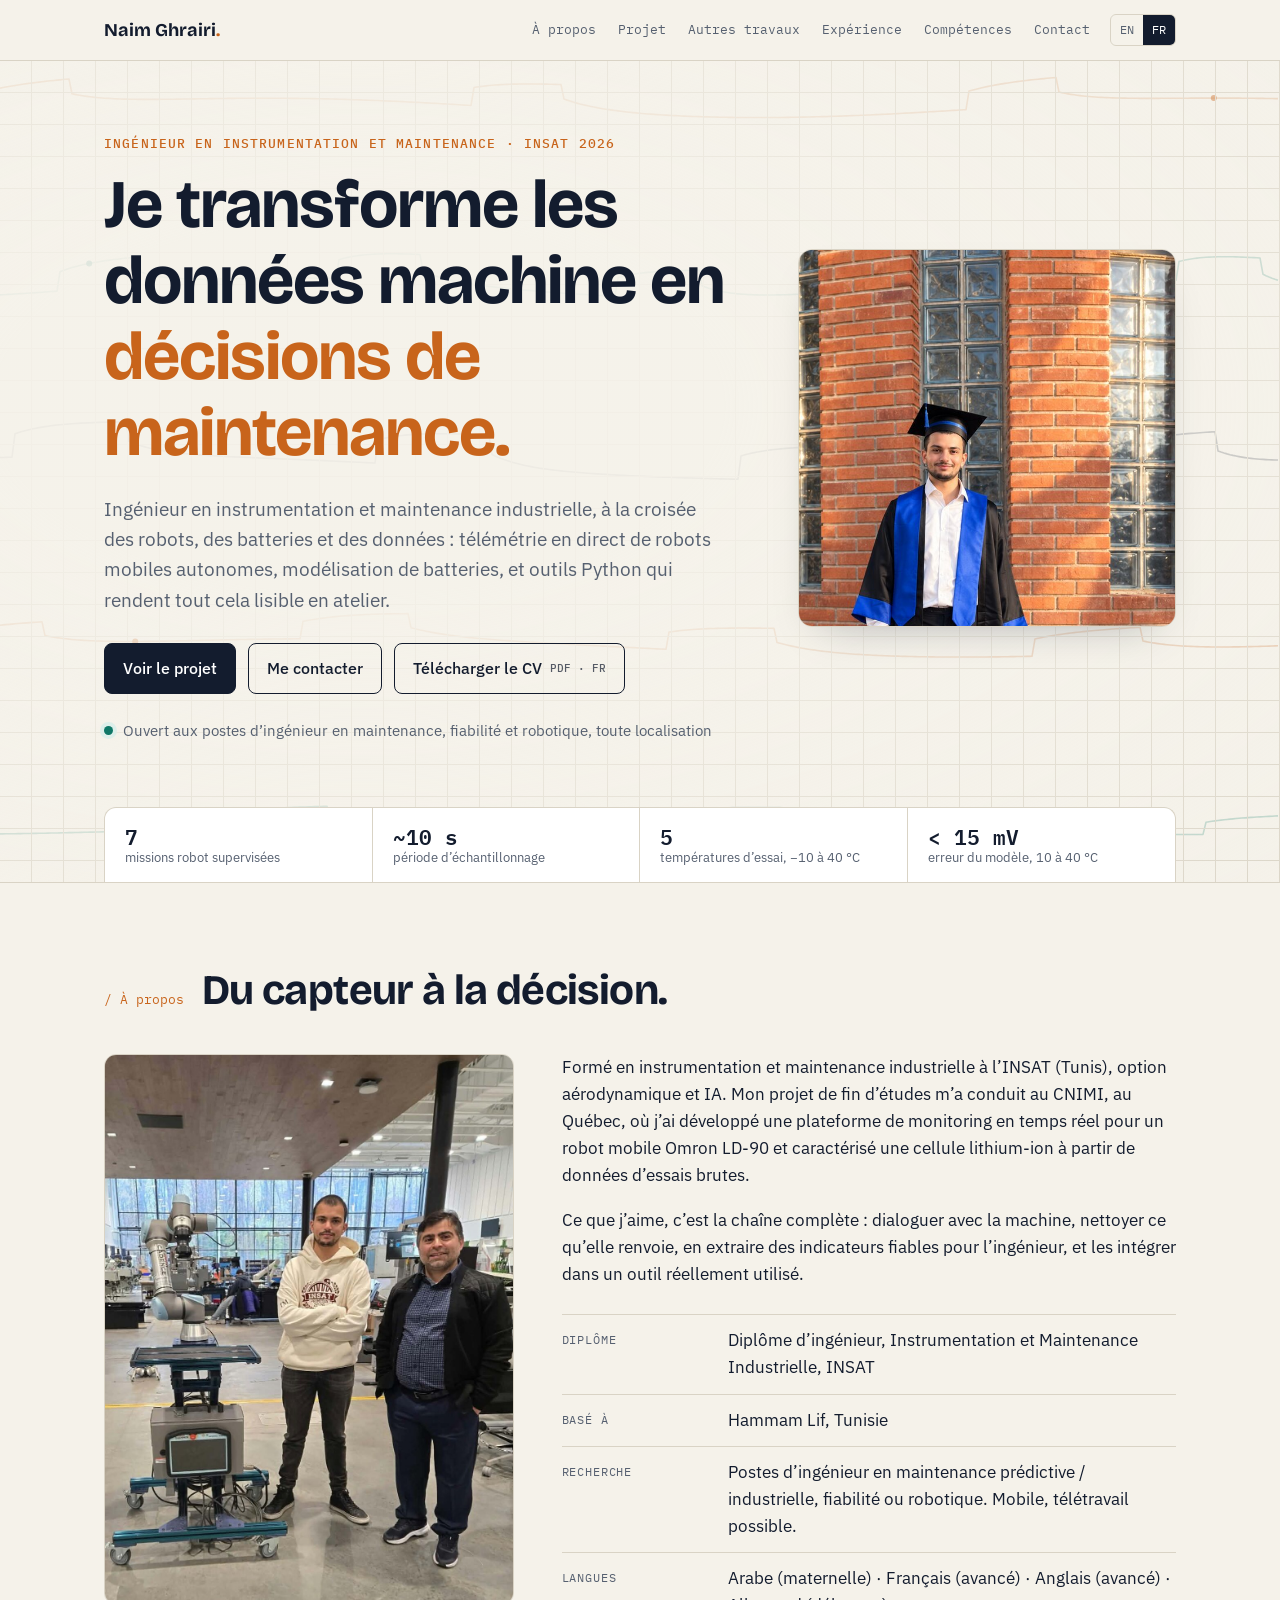
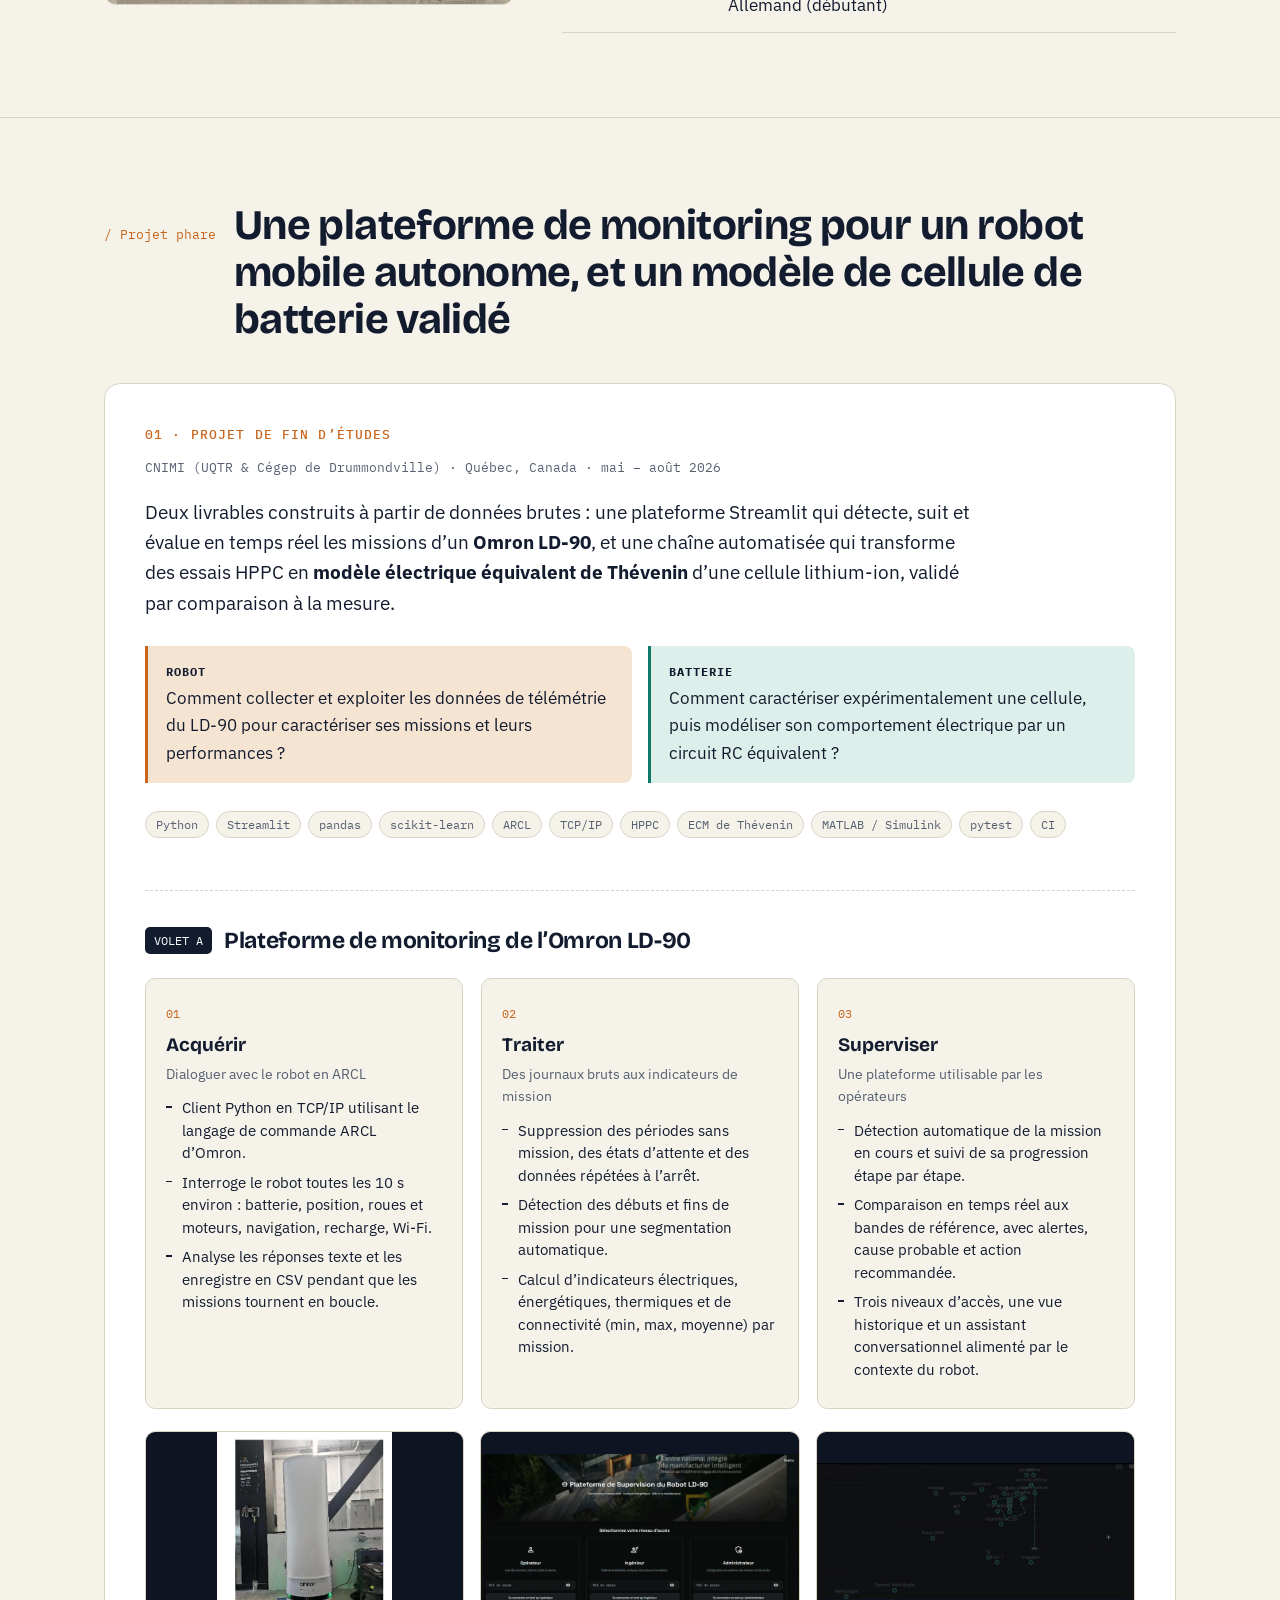
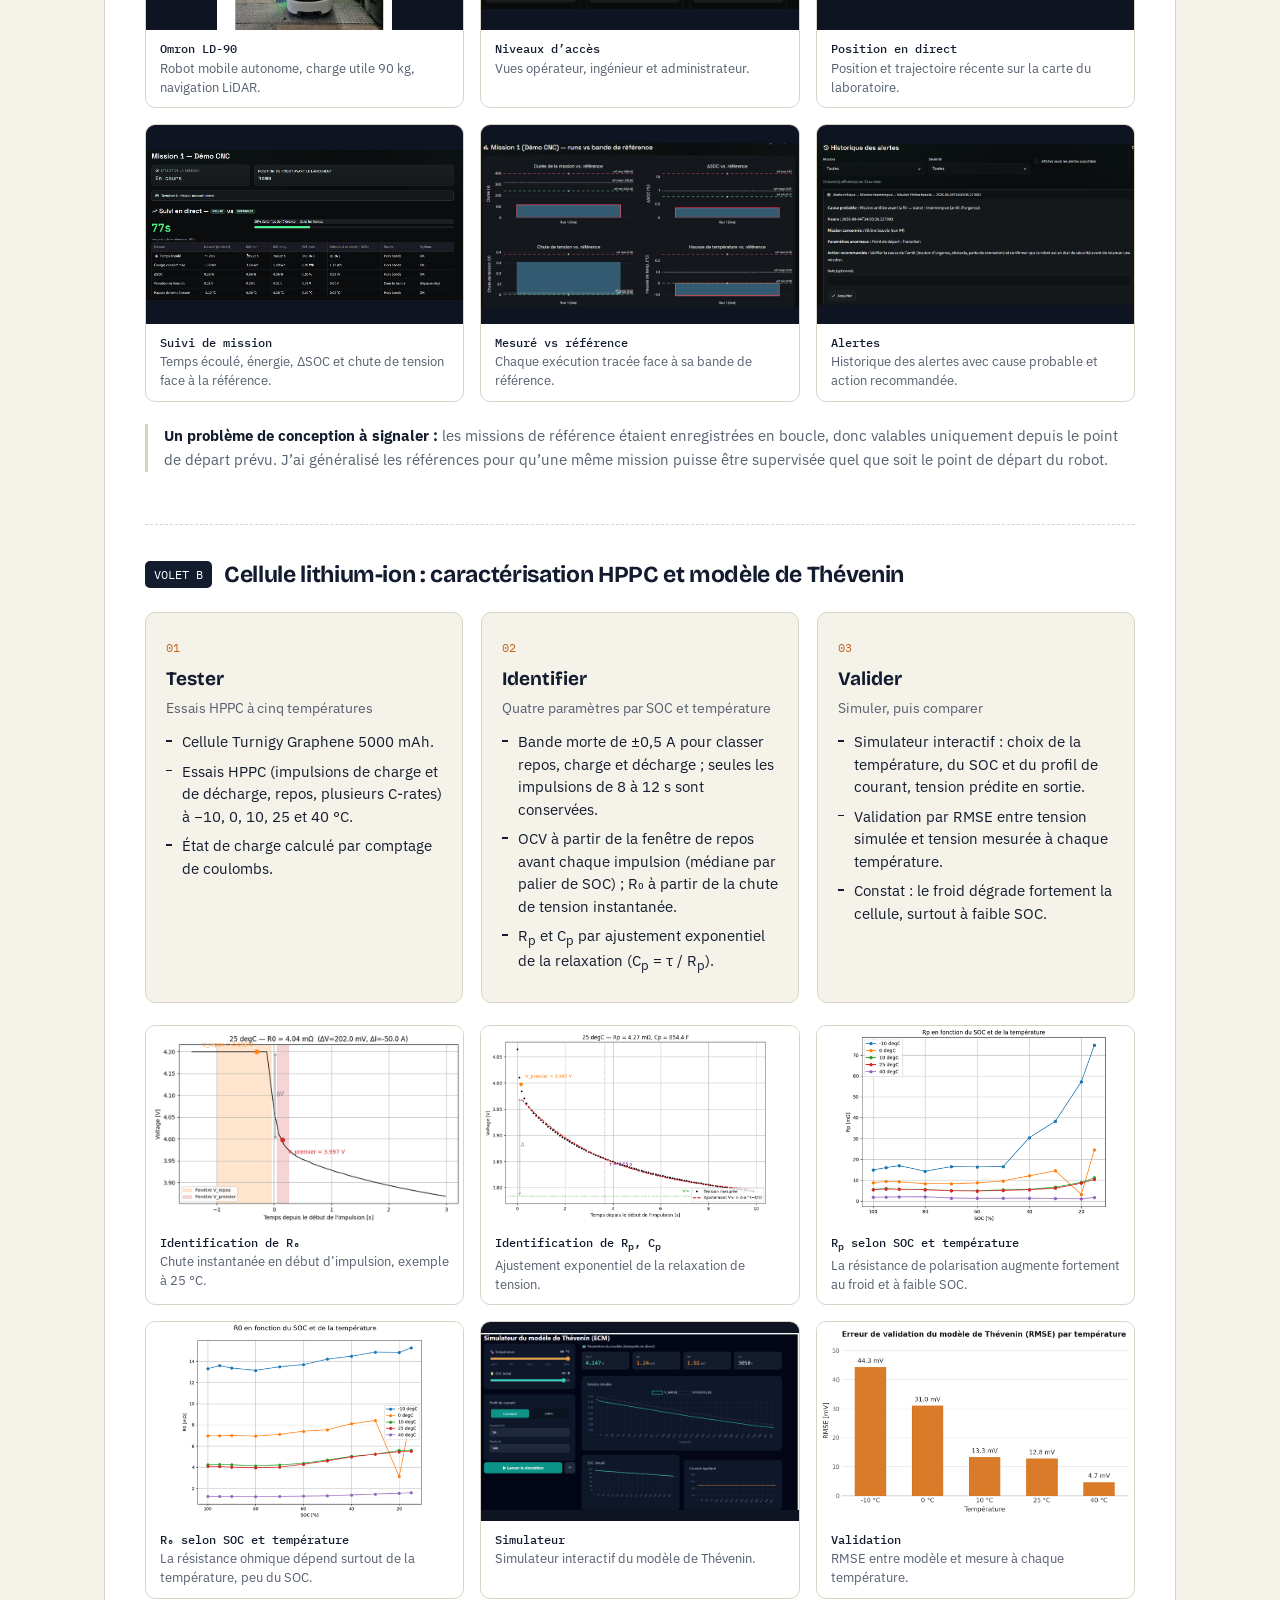
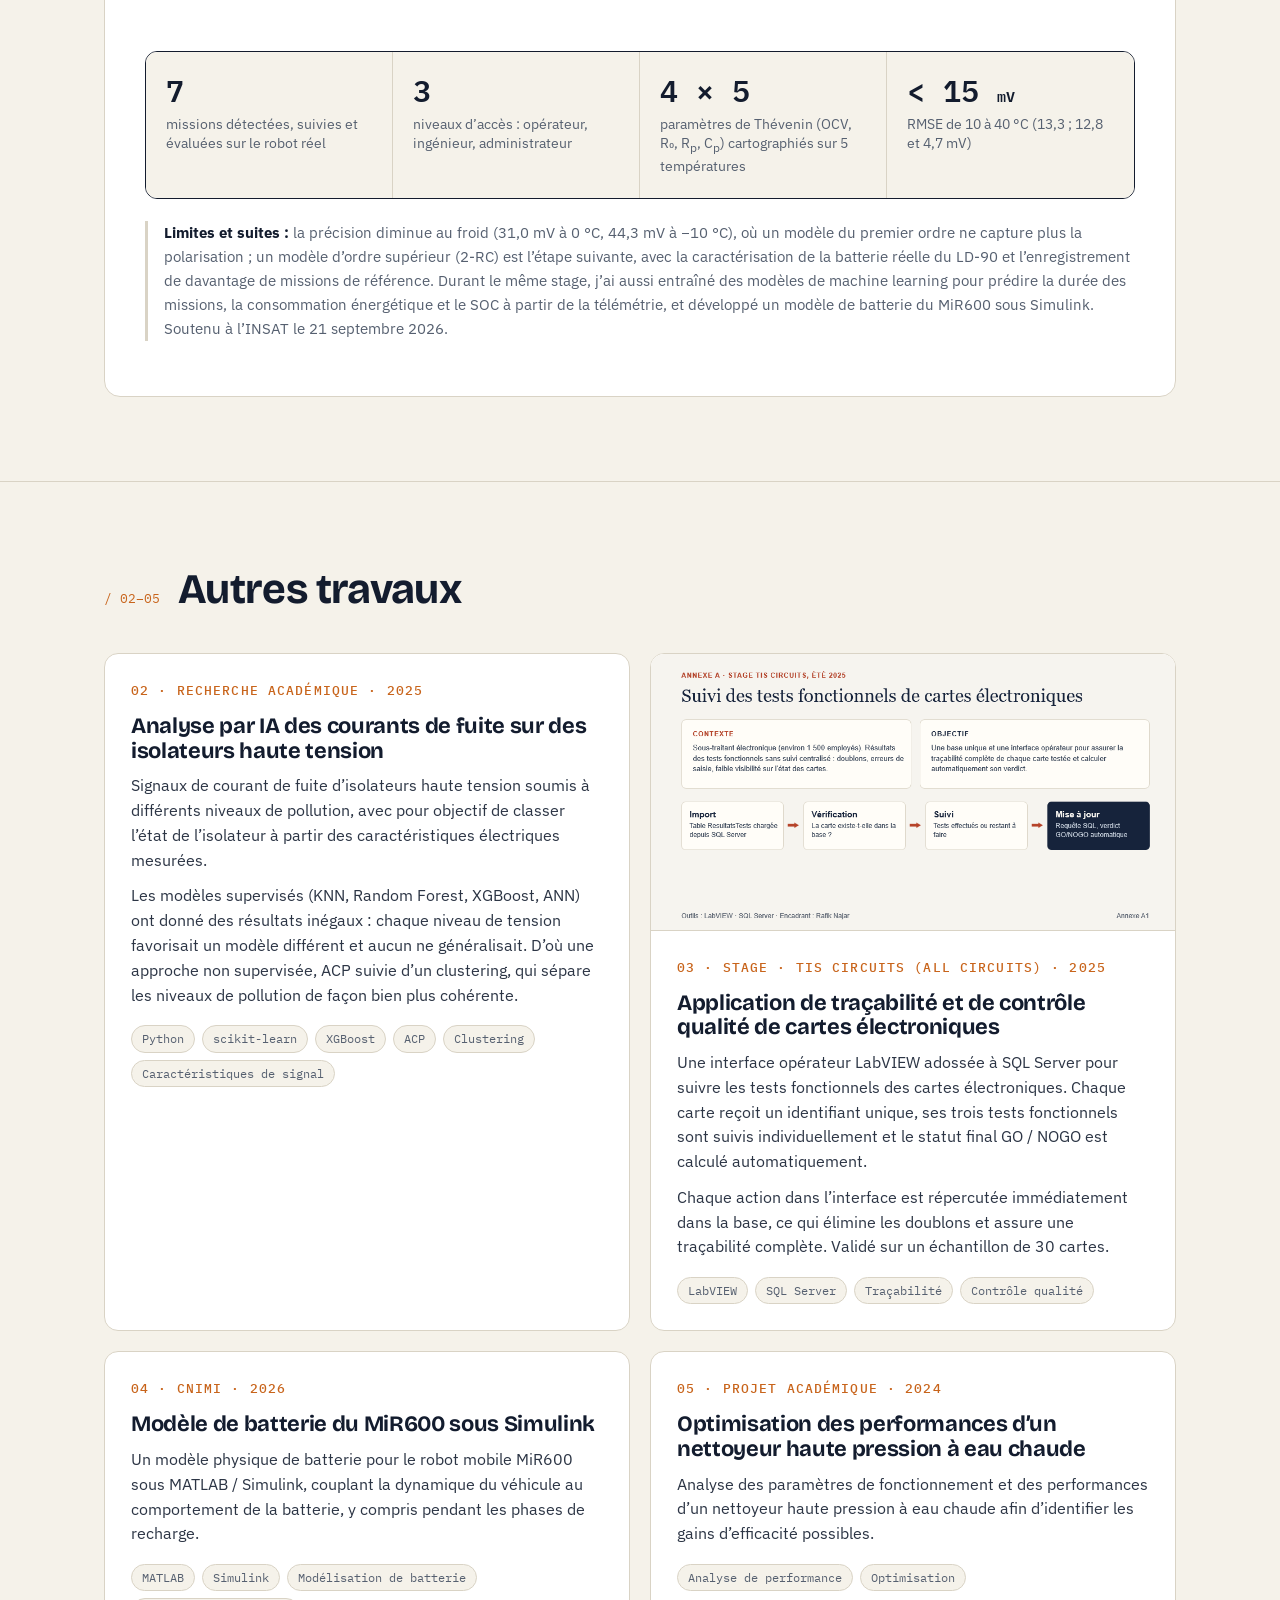
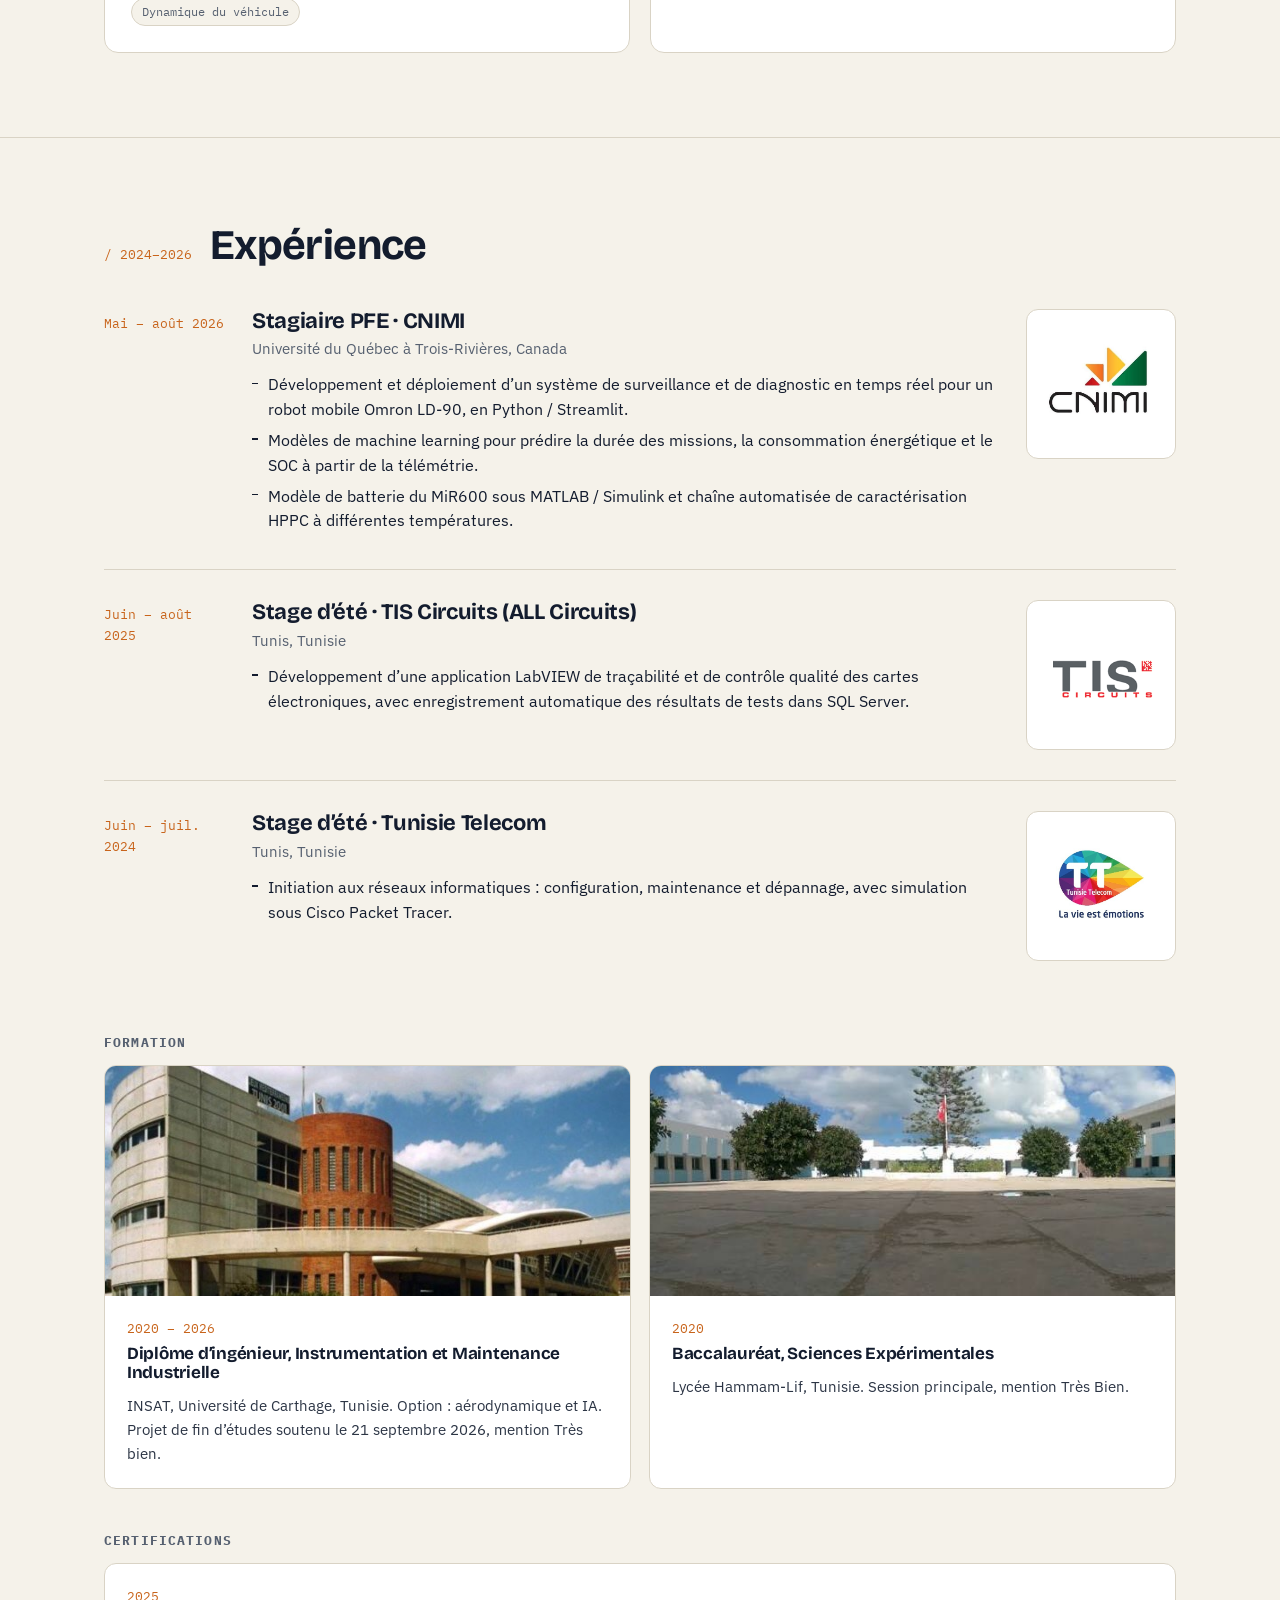
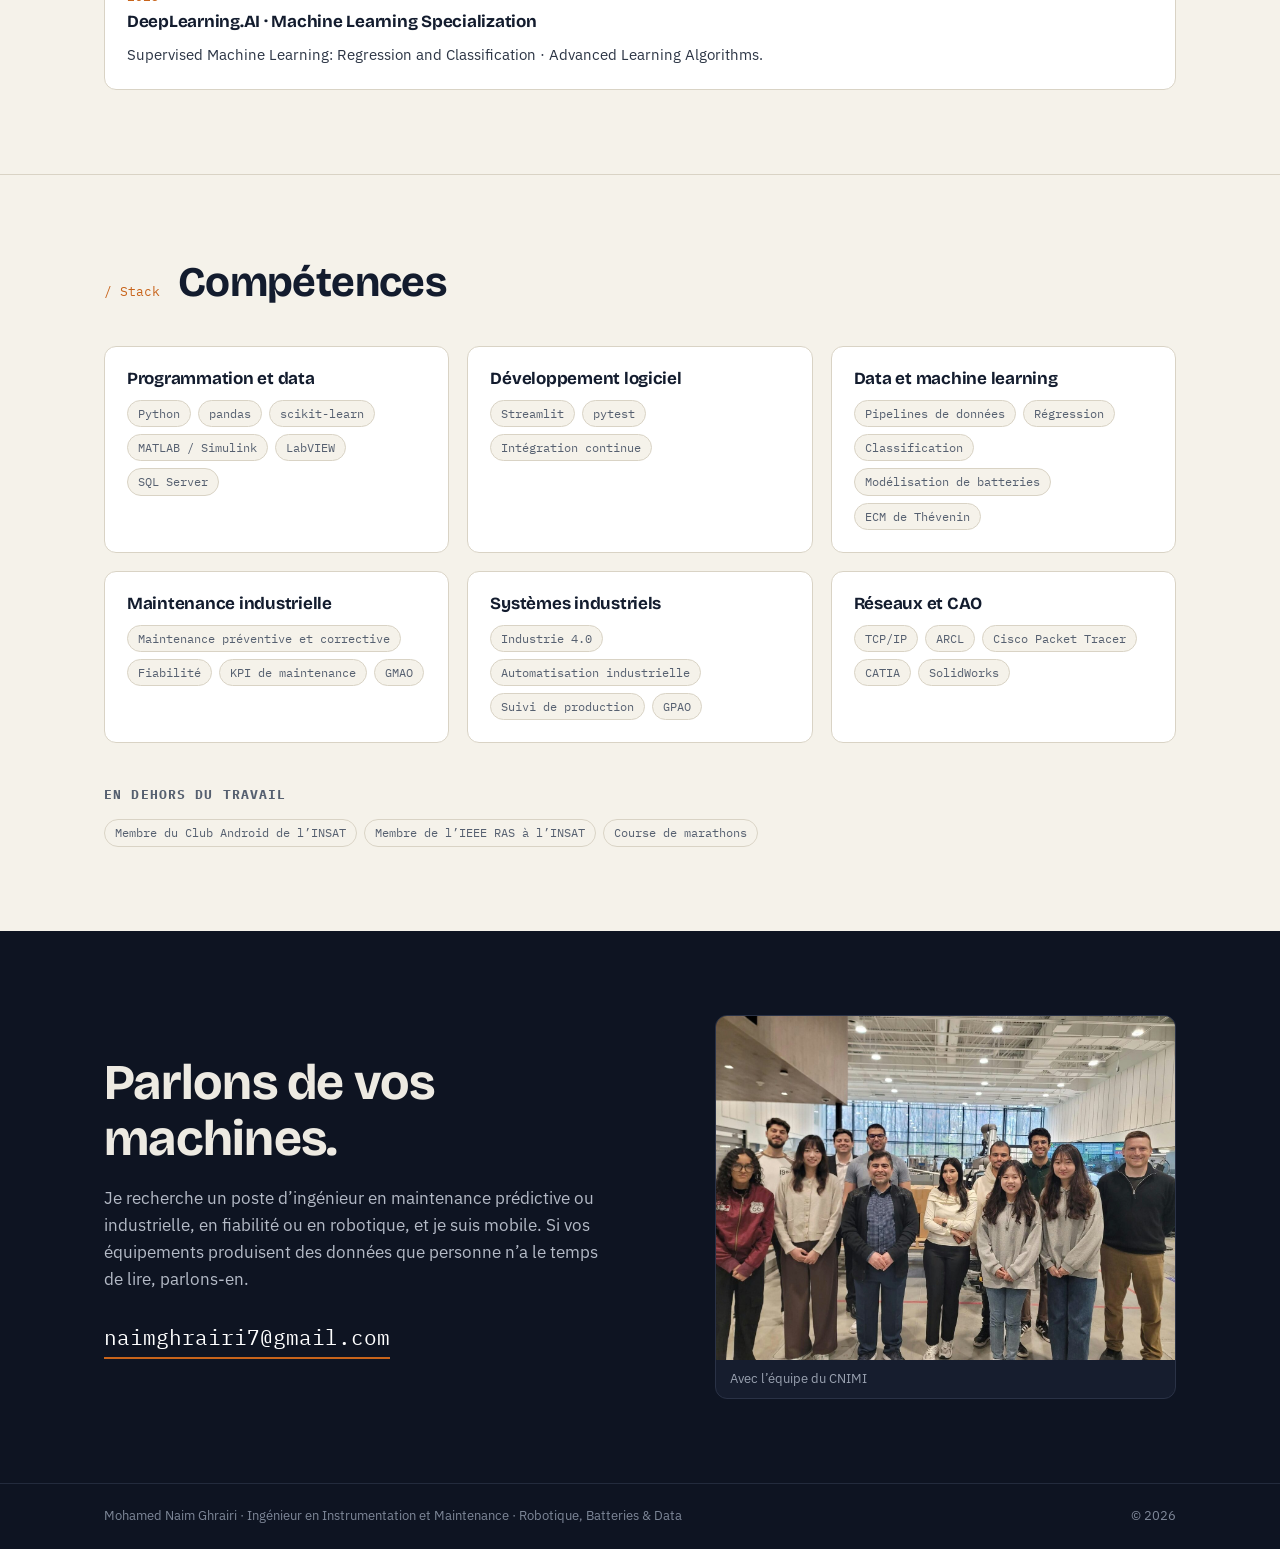
==== fr.html @ a0ae9f89 "Add files via upload" ====
<!doctype html>
<html lang="fr">
<head>
<meta charset="utf-8">
<meta name="viewport" content="width=device-width, initial-scale=1">
<title>Naim Ghrairi – Ingénieur en Instrumentation et Maintenance Industrielle · Robotique, Batteries &amp; Data</title>
<meta name="description" content="Naim Ghrairi, ingénieur en instrumentation et maintenance industrielle (INSAT). Supervision de robots par télémétrie, modélisation de batteries lithium-ion et outils data en Python. Ouvert aux postes en maintenance, fiabilité et robotique.">
<meta name="author" content="Mohamed Naim Ghrairi">
<meta property="og:type" content="website">
<meta property="og:title" content="Naim Ghrairi – Ingénieur en Instrumentation et Maintenance Industrielle · Robotique, Batteries &amp; Data">
<meta property="og:description" content="Naim Ghrairi, ingénieur en instrumentation et maintenance industrielle (INSAT). Supervision de robots par télémétrie, modélisation de batteries lithium-ion et outils data en Python. Ouvert aux postes en maintenance, fiabilité et robotique.">
<meta property="og:image" content="img/portrait.jpg">
<meta name="theme-color" content="#F5F2EA">
<link rel="alternate" hreflang="en" href="index.html">
<link rel="alternate" hreflang="fr" href="fr.html">
<link rel="preconnect" href="https://fonts.googleapis.com">
<link rel="preconnect" href="https://fonts.gstatic.com" crossorigin>
<link href="https://fonts.googleapis.com/css2?family=Bricolage+Grotesque:opsz,wght@12..96,500;12..96,700&family=IBM+Plex+Mono:wght@400;500;600&family=IBM+Plex+Sans:wght@400;500;600&display=swap" rel="stylesheet">
<link rel="stylesheet" href="style.css">
</head>
<body id="top">
<canvas id="bg" aria-hidden="true"></canvas>
<a class="skip" href="#main">Aller au contenu</a>

<header class="top"><div class="wrap">
  <a class="brand" href="#top">Naim Ghrairi<span>.</span></a>
  <nav class="nav" aria-label="Sections"><a href="#about">À propos</a><a href="#project">Projet</a><a href="#work">Autres travaux</a><a href="#experience">Expérience</a><a href="#skills">Compétences</a><a href="#contact">Contact</a></nav>
  <div class="lang"><a href="index.html">EN</a><a href="fr.html" aria-current="page">FR</a></div>
</div></header>

<main id="main">

<!-- ============ HERO ============ -->
<div class="hero"><div class="wrap">
  <div>
    <span class="eyebrow">Ingénieur en Instrumentation et Maintenance · INSAT 2026</span>
    <h1>Je transforme les données machine en <em>décisions de maintenance.</em></h1>
    <p class="lead">Ingénieur en instrumentation et maintenance industrielle, à la croisée des robots, des batteries et des données : télémétrie en direct de robots mobiles autonomes, modélisation de batteries, et outils Python qui rendent tout cela lisible en atelier.</p>
    <div class="btns">
      <a class="btn primary" href="#project">Voir le projet</a>
      <a class="btn" href="#contact">Me contacter</a>
      <a class="btn" href="cv/CV_Naim_Ghrairi_FR.pdf">Télécharger le CV <small>PDF · FR</small></a>
      <!-- Add your profile links here once you have them, e.g.
      <a class="btn" href="https://www.linkedin.com/in/YOUR-PROFILE">LinkedIn</a>
      <a class="btn" href="https://github.com/YOUR-USERNAME">GitHub</a> -->
    </div>
    <span class="status"><i></i>Ouvert aux postes d’ingénieur en maintenance, fiabilité et robotique, toute localisation</span>
  </div>
  <div class="plate">
    <img src="img/portrait.jpg" alt="Naim Ghrairi en toge de diplômé" width="640" height="640">
  </div>
</div>
<div class="wrap"><div class="readout"><div><b>7</b><span>missions robot supervisées</span></div><div><b>~10 s</b><span>période d’échantillonnage</span></div><div><b>5</b><span>températures d’essai, −10 à 40 °C</span></div><div><b>&lt; 15 mV</b><span>erreur du modèle, 10 à 40 °C</span></div></div></div>
</div>

<!-- ============ ABOUT ============ -->
<section id="about"><div class="wrap">
  <div class="sec-head"><span class="num">/ À propos</span><h2>Du capteur à la décision.</h2></div>
  <div class="about">
    <figure class="photo"><img src="img/cnimi-supervisor.jpg" alt="Naim Ghrairi et son encadrant à côté d’un robot mobile portant un bras collaboratif au CNIMI" loading="lazy"></figure>
    <div>
      <p>Formé en instrumentation et maintenance industrielle à l’INSAT (Tunis), option aérodynamique et IA. Mon projet de fin d’études m’a conduit au CNIMI, au Québec, où j’ai développé une plateforme de monitoring en temps réel pour un robot mobile Omron LD-90 et caractérisé une cellule lithium-ion à partir de données d’essais brutes.</p><p>Ce que j’aime, c’est la chaîne complète : dialoguer avec la machine, nettoyer ce qu’elle renvoie, en extraire des indicateurs fiables pour l’ingénieur, et les intégrer dans un outil réellement utilisé.</p>
      <dl class="kv"><div><dt>Diplôme</dt><dd>Diplôme d’ingénieur, Instrumentation et Maintenance Industrielle, INSAT</dd></div><div><dt>Basé à</dt><dd>Hammam Lif, Tunisie</dd></div><div><dt>Recherche</dt><dd>Postes d’ingénieur en maintenance prédictive / industrielle, fiabilité ou robotique. Mobile, télétravail possible.</dd></div><div><dt>Langues</dt><dd>Arabe (maternelle) · Français (avancé) · Anglais (avancé) · Allemand (débutant)</dd></div></dl>
    </div>
  </div>
</div></section>

<!-- ============ FEATURED PROJECT ============ -->
<section id="project"><div class="wrap">
  <div class="sec-head"><span class="num">/ Projet phare</span><h2>Une plateforme de monitoring pour un robot mobile autonome, et un modèle de cellule de batterie validé</h2></div>
  <article class="feature">
    <span class="eyebrow">01 · Projet de fin d’études</span>
    <p class="meta">CNIMI (UQTR &amp; Cégep de Drummondville) · Québec, Canada · mai – août 2026</p>
    <p class="lead" style="max-width:75ch;color:inherit">Deux livrables construits à partir de données brutes : une plateforme Streamlit qui détecte, suit et évalue en temps réel les missions d’un <b>Omron LD-90</b>, et une chaîne automatisée qui transforme des essais HPPC en <b>modèle électrique équivalent de Thévenin</b> d’une cellule lithium-ion, validé par comparaison à la mesure.</p>
    <div class="challenge"><div><b>ROBOT</b><p>Comment collecter et exploiter les données de télémétrie du LD-90 pour caractériser ses missions et leurs performances ?</p></div><div><b>BATTERIE</b><p>Comment caractériser expérimentalement une cellule, puis modéliser son comportement électrique par un circuit RC équivalent ?</p></div></div>
    <ul class="tags"><li class="tag">Python</li><li class="tag">Streamlit</li><li class="tag">pandas</li><li class="tag">scikit-learn</li><li class="tag">ARCL</li><li class="tag">TCP/IP</li><li class="tag">HPPC</li><li class="tag">ECM de Thévenin</li><li class="tag">MATLAB / Simulink</li><li class="tag">pytest</li><li class="tag">CI</li></ul>
    <div class="part"><div class="part-title"><span>VOLET A</span><h4>Plateforme de monitoring de l’Omron LD-90</h4></div><div class="steps"><div class="step"><span class="n">01</span><h5>Acquérir</h5><p class="sub">Dialoguer avec le robot en ARCL</p><ul><li>Client Python en TCP/IP utilisant le langage de commande ARCL d’Omron.</li><li>Interroge le robot toutes les 10 s environ : batterie, position, roues et moteurs, navigation, recharge, Wi-Fi.</li><li>Analyse les réponses texte et les enregistre en CSV pendant que les missions tournent en boucle.</li></ul></div><div class="step"><span class="n">02</span><h5>Traiter</h5><p class="sub">Des journaux bruts aux indicateurs de mission</p><ul><li>Suppression des périodes sans mission, des états d’attente et des données répétées à l’arrêt.</li><li>Détection des débuts et fins de mission pour une segmentation automatique.</li><li>Calcul d’indicateurs électriques, énergétiques, thermiques et de connectivité (min, max, moyenne) par mission.</li></ul></div><div class="step"><span class="n">03</span><h5>Superviser</h5><p class="sub">Une plateforme utilisable par les opérateurs</p><ul><li>Détection automatique de la mission en cours et suivi de sa progression étape par étape.</li><li>Comparaison en temps réel aux bandes de référence, avec alertes, cause probable et action recommandée.</li><li>Trois niveaux d’accès, une vue historique et un assistant conversationnel alimenté par le contexte du robot.</li></ul></div></div><div class="gallery"><figure class="fig "><a href="img/robot-ld90.jpg" target="_blank" rel="noopener"><img src="img/robot-ld90.jpg" alt="Le robot mobile Omron LD-90 au CNIMI" loading="lazy"></a><figcaption class="fig-cap"><b>Omron LD-90</b>Robot mobile autonome, charge utile 90 kg, navigation LiDAR.</figcaption></figure><figure class="fig "><a href="img/dash-home.png" target="_blank" rel="noopener"><img src="img/dash-home.png" alt="Page d’accueil de la plateforme avec trois niveaux d’accès" loading="lazy"></a><figcaption class="fig-cap"><b>Niveaux d’accès</b>Vues opérateur, ingénieur et administrateur.</figcaption></figure><figure class="fig "><a href="img/dash-trajectory.gif" target="_blank" rel="noopener"><img src="img/dash-trajectory.gif" alt="Vue animée de la position du robot sur la carte du laboratoire" loading="lazy"></a><figcaption class="fig-cap"><b>Position en direct</b>Position et trajectoire récente sur la carte du laboratoire.</figcaption></figure><figure class="fig "><a href="img/dash-mission.png" target="_blank" rel="noopener"><img src="img/dash-mission.png" alt="Tableau de suivi en direct comparant mesures et références" loading="lazy"></a><figcaption class="fig-cap"><b>Suivi de mission</b>Temps écoulé, énergie, ΔSOC et chute de tension face à la référence.</figcaption></figure><figure class="fig "><a href="img/dash-compare.gif" target="_blank" rel="noopener"><img src="img/dash-compare.gif" alt="Graphiques comparant les exécutions aux bandes de référence" loading="lazy"></a><figcaption class="fig-cap"><b>Mesuré vs référence</b>Chaque exécution tracée face à sa bande de référence.</figcaption></figure><figure class="fig "><a href="img/dash-alerts.png" target="_blank" rel="noopener"><img src="img/dash-alerts.png" alt="Page d’historique des alertes montrant une mission interrompue" loading="lazy"></a><figcaption class="fig-cap"><b>Alertes</b>Historique des alertes avec cause probable et action recommandée.</figcaption></figure></div>
      <p class="note"><b>Un problème de conception à signaler :</b> les missions de référence étaient enregistrées en boucle, donc valables uniquement depuis le point de départ prévu. J’ai généralisé les références pour qu’une même mission puisse être supervisée quel que soit le point de départ du robot.</p></div>
    <div class="part"><div class="part-title"><span>VOLET B</span><h4>Cellule lithium-ion : caractérisation HPPC et modèle de Thévenin</h4></div><div class="steps"><div class="step"><span class="n">01</span><h5>Tester</h5><p class="sub">Essais HPPC à cinq températures</p><ul><li>Cellule Turnigy Graphene 5000 mAh.</li><li>Essais HPPC (impulsions de charge et de décharge, repos, plusieurs C-rates) à −10, 0, 10, 25 et 40 °C.</li><li>État de charge calculé par comptage de coulombs.</li></ul></div><div class="step"><span class="n">02</span><h5>Identifier</h5><p class="sub">Quatre paramètres par SOC et température</p><ul><li>Bande morte de ±0,5 A pour classer repos, charge et décharge ; seules les impulsions de 8 à 12 s sont conservées.</li><li>OCV à partir de la fenêtre de repos avant chaque impulsion (médiane par palier de SOC) ; R₀ à partir de la chute de tension instantanée.</li><li>R<sub>p</sub> et C<sub>p</sub> par ajustement exponentiel de la relaxation (C<sub>p</sub> = τ / R<sub>p</sub>).</li></ul></div><div class="step"><span class="n">03</span><h5>Valider</h5><p class="sub">Simuler, puis comparer</p><ul><li>Simulateur interactif : choix de la température, du SOC et du profil de courant, tension prédite en sortie.</li><li>Validation par RMSE entre tension simulée et tension mesurée à chaque température.</li><li>Constat : le froid dégrade fortement la cellule, surtout à faible SOC.</li></ul></div></div><div class="gallery"><figure class="fig light"><a href="img/hppc-r0.png" target="_blank" rel="noopener"><img src="img/hppc-r0.png" alt="Tension en fonction du temps au début d’une impulsion montrant la chute ohmique" loading="lazy"></a><figcaption class="fig-cap"><b>Identification de R₀</b>Chute instantanée en début d’impulsion, exemple à 25 °C.</figcaption></figure><figure class="fig light"><a href="img/hppc-rp.png" target="_blank" rel="noopener"><img src="img/hppc-rp.png" alt="Relaxation de tension mesurée avec ajustement exponentiel" loading="lazy"></a><figcaption class="fig-cap"><b>Identification de R<sub>p</sub>, C<sub>p</sub></b>Ajustement exponentiel de la relaxation de tension.</figcaption></figure><figure class="fig light"><a href="img/ecm-rp.png" target="_blank" rel="noopener"><img src="img/ecm-rp.png" alt="Résistance de polarisation en fonction du SOC pour cinq températures" loading="lazy"></a><figcaption class="fig-cap"><b>R<sub>p</sub> selon SOC et température</b>La résistance de polarisation augmente fortement au froid et à faible SOC.</figcaption></figure><figure class="fig light"><a href="img/ecm-r0.png" target="_blank" rel="noopener"><img src="img/ecm-r0.png" alt="Résistance ohmique en fonction du SOC pour cinq températures" loading="lazy"></a><figcaption class="fig-cap"><b>R₀ selon SOC et température</b>La résistance ohmique dépend surtout de la température, peu du SOC.</figcaption></figure><figure class="fig "><a href="img/ecm-simulator.png" target="_blank" rel="noopener"><img src="img/ecm-simulator.png" alt="Interface du simulateur avec curseurs de température et de SOC" loading="lazy"></a><figcaption class="fig-cap"><b>Simulateur</b>Simulateur interactif du modèle de Thévenin.</figcaption></figure><figure class="fig light"><a href="img/ecm-rmse.png" target="_blank" rel="noopener"><img src="img/ecm-rmse.png" alt="Histogramme de l’erreur de validation du modèle par température" loading="lazy"></a><figcaption class="fig-cap"><b>Validation</b>RMSE entre modèle et mesure à chaque température.</figcaption></figure></div></div>
    <div class="results" aria-label="Résultats"><div><b>7</b><span>missions détectées, suivies et évaluées sur le robot réel</span></div><div><b>3</b><span>niveaux d’accès : opérateur, ingénieur, administrateur</span></div><div><b>4 × 5</b><span>paramètres de Thévenin (OCV, R₀, R<sub>p</sub>, C<sub>p</sub>) cartographiés sur 5 températures</span></div><div><b>&lt; 15 <small>mV</small></b><span>RMSE de 10 à 40 °C (13,3 ; 12,8 et 4,7 mV)</span></div></div>
    <p class="note"><b>Limites et suites :</b> la précision diminue au froid (31,0 mV à 0 °C, 44,3 mV à −10 °C), où un modèle du premier ordre ne capture plus la polarisation ; un modèle d’ordre supérieur (2-RC) est l’étape suivante, avec la caractérisation de la batterie réelle du LD-90 et l’enregistrement de davantage de missions de référence. Durant le même stage, j’ai aussi entraîné des modèles de machine learning pour prédire la durée des missions, la consommation énergétique et le SOC à partir de la télémétrie, et développé un modèle de batterie du MiR600 sous Simulink. Soutenu à l’INSAT le 21 septembre 2026.</p>
  </article>
</div></section>

<!-- ============ OTHER WORK ============ -->
<section id="work"><div class="wrap">
  <div class="sec-head"><span class="num">/ 02–05</span><h2>Autres travaux</h2></div>
  <div class="cards"><article class="card"><div class="body"><span class="eyebrow">02 · Recherche académique · 2025</span><h3>Analyse par IA des courants de fuite sur des isolateurs haute tension</h3><p>Signaux de courant de fuite d’isolateurs haute tension soumis à différents niveaux de pollution, avec pour objectif de classer l’état de l’isolateur à partir des caractéristiques électriques mesurées.</p><p>Les modèles supervisés (KNN, Random Forest, XGBoost, ANN) ont donné des résultats inégaux : chaque niveau de tension favorisait un modèle différent et aucun ne généralisait. D’où une approche non supervisée, ACP suivie d’un clustering, qui sépare les niveaux de pollution de façon bien plus cohérente.</p><ul class="tags"><li class="tag">Python</li><li class="tag">scikit-learn</li><li class="tag">XGBoost</li><li class="tag">ACP</li><li class="tag">Clustering</li><li class="tag">Caractéristiques de signal</li></ul></div></article><article class="card"><a class="shot" href="img/tis-flow.png" target="_blank" rel="noopener"><img src="img/tis-flow.png" alt="Synthèse de l’application de suivi des tests fonctionnels : contexte, objectif et déroulement" loading="lazy"></a><div class="body"><span class="eyebrow">03 · Stage · TIS Circuits (ALL Circuits) · 2025</span><h3>Application de traçabilité et de contrôle qualité de cartes électroniques</h3><p>Une interface opérateur LabVIEW adossée à SQL Server pour suivre les tests fonctionnels des cartes électroniques. Chaque carte reçoit un identifiant unique, ses trois tests fonctionnels sont suivis individuellement et le statut final GO / NOGO est calculé automatiquement.</p><p>Chaque action dans l’interface est répercutée immédiatement dans la base, ce qui élimine les doublons et assure une traçabilité complète. Validé sur un échantillon de 30 cartes.</p><ul class="tags"><li class="tag">LabVIEW</li><li class="tag">SQL Server</li><li class="tag">Traçabilité</li><li class="tag">Contrôle qualité</li></ul></div></article><article class="card"><div class="body"><span class="eyebrow">04 · CNIMI · 2026</span><h3>Modèle de batterie du MiR600 sous Simulink</h3><p>Un modèle physique de batterie pour le robot mobile MiR600 sous MATLAB / Simulink, couplant la dynamique du véhicule au comportement de la batterie, y compris pendant les phases de recharge.</p><ul class="tags"><li class="tag">MATLAB</li><li class="tag">Simulink</li><li class="tag">Modélisation de batterie</li><li class="tag">Dynamique du véhicule</li></ul></div></article><article class="card"><div class="body"><span class="eyebrow">05 · Projet académique · 2024</span><h3>Optimisation des performances d’un nettoyeur haute pression à eau chaude</h3><p>Analyse des paramètres de fonctionnement et des performances d’un nettoyeur haute pression à eau chaude afin d’identifier les gains d’efficacité possibles.</p><ul class="tags"><li class="tag">Analyse de performance</li><li class="tag">Optimisation</li></ul></div></article></div>
</div></section>

<!-- ============ EXPERIENCE + EDUCATION ============ -->
<section id="experience"><div class="wrap">
  <div class="sec-head"><span class="num">/ 2024–2026</span><h2>Expérience</h2></div>
  <div class="tl"><div class="tl-item"><div class="when">Mai – août 2026</div><div class="tl-body"><div><h3>Stagiaire PFE · CNIMI</h3><p class="where">Université du Québec à Trois-Rivières, Canada</p><ul><li>Développement et déploiement d’un système de surveillance et de diagnostic en temps réel pour un robot mobile Omron LD-90, en Python / Streamlit.</li><li>Modèles de machine learning pour prédire la durée des missions, la consommation énergétique et le SOC à partir de la télémétrie.</li><li>Modèle de batterie du MiR600 sous MATLAB / Simulink et chaîne automatisée de caractérisation HPPC à différentes températures.</li></ul></div><div class="logo"><img src="img/logo-cnimi.jpg" alt="Logo du CNIMI" loading="lazy"></div></div></div><div class="tl-item"><div class="when">Juin – août 2025</div><div class="tl-body"><div><h3>Stage d’été · TIS Circuits (ALL Circuits)</h3><p class="where">Tunis, Tunisie</p><ul><li>Développement d’une application LabVIEW de traçabilité et de contrôle qualité des cartes électroniques, avec enregistrement automatique des résultats de tests dans SQL Server.</li></ul></div><div class="logo"><img src="img/logo-tis.png" alt="Logo de TIS Circuits" loading="lazy"></div></div></div><div class="tl-item"><div class="when">Juin – juil. 2024</div><div class="tl-body"><div><h3>Stage d’été · Tunisie Telecom</h3><p class="where">Tunis, Tunisie</p><ul><li>Initiation aux réseaux informatiques : configuration, maintenance et dépannage, avec simulation sous Cisco Packet Tracer.</li></ul></div><div class="logo"><img src="img/logo-tunisie-telecom.jpg" alt="Logo de Tunisie Telecom" loading="lazy"></div></div></div></div>
  <h3 class="sub-h">Formation</h3>
  <div class="grid2"><div class="box edu"><img src="img/edu-insat.jpg" alt="Le bâtiment de l’INSAT à Tunis" loading="lazy"><div><span class="yr">2020 – 2026</span><h3>Diplôme d’ingénieur, Instrumentation et Maintenance Industrielle</h3><p>INSAT, Université de Carthage, Tunisie. Option : aérodynamique et IA. Projet de fin d’études soutenu le 21 septembre 2026, mention Très bien.</p></div></div><div class="box edu"><img src="img/edu-lycee.jpg" alt="La cour du Lycée Hammam-Lif" loading="lazy"><div><span class="yr">2020</span><h3>Baccalauréat, Sciences Expérimentales</h3><p>Lycée Hammam-Lif, Tunisie. Session principale, mention Très Bien.</p></div></div></div>
  <h3 class="sub-h">Certifications</h3>
  <div class="box"><span class="yr">2025</span><h3>DeepLearning.AI · Machine Learning Specialization</h3><p>Supervised Machine Learning: Regression and Classification · Advanced Learning Algorithms.</p></div>
</div></section>

<!-- ============ SKILLS ============ -->
<section id="skills"><div class="wrap">
  <div class="sec-head"><span class="num">/ Stack</span><h2>Compétences</h2></div>
  <div class="grid3"><div class="box"><h3>Programmation et data</h3><ul class="tags"><li class="tag">Python</li><li class="tag">pandas</li><li class="tag">scikit-learn</li><li class="tag">MATLAB / Simulink</li><li class="tag">LabVIEW</li><li class="tag">SQL Server</li></ul></div><div class="box"><h3>Développement logiciel</h3><ul class="tags"><li class="tag">Streamlit</li><li class="tag">pytest</li><li class="tag">Intégration continue</li></ul></div><div class="box"><h3>Data et machine learning</h3><ul class="tags"><li class="tag">Pipelines de données</li><li class="tag">Régression</li><li class="tag">Classification</li><li class="tag">Modélisation de batteries</li><li class="tag">ECM de Thévenin</li></ul></div><div class="box"><h3>Maintenance industrielle</h3><ul class="tags"><li class="tag">Maintenance préventive et corrective</li><li class="tag">Fiabilité</li><li class="tag">KPI de maintenance</li><li class="tag">GMAO</li></ul></div><div class="box"><h3>Systèmes industriels</h3><ul class="tags"><li class="tag">Industrie 4.0</li><li class="tag">Automatisation industrielle</li><li class="tag">Suivi de production</li><li class="tag">GPAO</li></ul></div><div class="box"><h3>Réseaux et CAO</h3><ul class="tags"><li class="tag">TCP/IP</li><li class="tag">ARCL</li><li class="tag">Cisco Packet Tracer</li><li class="tag">CATIA</li><li class="tag">SolidWorks</li></ul></div></div>
  <h3 class="sub-h">En dehors du travail</h3>
  <ul class="tags"><li class="tag">Membre du Club Android de l’INSAT</li><li class="tag">Membre de l’IEEE RAS à l’INSAT</li><li class="tag">Course de marathons</li></ul>
</div></section>

<!-- ============ CONTACT ============ -->
<section id="contact" class="contact"><div class="wrap">
  <div>
    <h2>Parlons de vos machines.</h2>
    <p>Je recherche un poste d’ingénieur en maintenance prédictive ou industrielle, en fiabilité ou en robotique, et je suis mobile. Si vos équipements produisent des données que personne n’a le temps de lire, parlons-en.</p>
    <a class="mail" href="mailto:naimghrairi7@gmail.com">naimghrairi7@gmail.com</a>
  </div>
  <figure class="photo"><img src="img/cnimi-team.jpg" alt="Photo de groupe de l’équipe du CNIMI" loading="lazy"><figcaption>Avec l’équipe du CNIMI</figcaption></figure>
</div></section>

</main>
<footer><div class="wrap"><span>Mohamed Naim Ghrairi · Ingénieur en Instrumentation et Maintenance · Robotique, Batteries &amp; Data</span><span>© 2026</span></div></footer>
<script src="script.js" defer></script>
</body>
</html>
---- style.css ----
/* Naim Ghrairi — portfolio. Plain CSS, no build step. */
:root{
  --paper:#F5F2EA; --card:#FFFFFF; --ink:#131C2E; --muted:#566070; --line:#D9D3C5;
  --accent:#C8641B; --accent-soft:#F6E4D3; --teal:#0F7767; --teal-soft:#DDEFEA; --dark:#0E1422;
  --display:"Bricolage Grotesque",system-ui,sans-serif;
  --body:"IBM Plex Sans",system-ui,-apple-system,"Segoe UI",sans-serif;
  --mono:"IBM Plex Mono",ui-monospace,Menlo,Consolas,monospace;
  --wrap:1120px;
}
*{box-sizing:border-box}
html{scroll-behavior:smooth;scroll-padding-top:76px}
body{margin:0;background:var(--paper);color:var(--ink);font-family:var(--body);font-size:17px;line-height:1.6;-webkit-font-smoothing:antialiased}
img{max-width:100%;height:auto;display:block}
a{color:inherit}
h1,h2,h3,h4{font-family:var(--display);line-height:1.12;margin:0;letter-spacing:-.015em}
p{margin:0 0 1em}
ul{margin:0;padding:0;list-style:none}
.wrap{max-width:var(--wrap);margin:0 auto;padding:0 24px}
.skip{position:absolute;left:-999px}
.skip:focus{left:12px;top:12px;background:var(--ink);color:#fff;padding:8px 12px;z-index:100}
.mono,.eyebrow,.tag,.fig-cap b,.nav a,.kv dt{font-family:var(--mono)}
.eyebrow{font-size:12.5px;letter-spacing:.09em;text-transform:uppercase;color:var(--accent);font-weight:500;margin-bottom:14px;display:block}

/* header */
.top{position:sticky;top:0;z-index:50;background:rgba(245,242,234,.92);backdrop-filter:blur(8px);border-bottom:1px solid var(--line)}
.top .wrap{display:flex;align-items:center;gap:20px;height:60px}
.brand{font-family:var(--display);font-weight:700;font-size:18px;text-decoration:none;white-space:nowrap}
.brand span{color:var(--accent)}
.nav{display:flex;gap:22px;margin-left:auto;font-size:13px}
.nav a{text-decoration:none;color:var(--muted)}
.nav a:hover{color:var(--ink)}
.lang{display:flex;border:1px solid var(--line);border-radius:6px;overflow:hidden;font-family:var(--mono);font-size:12px}
.lang a{padding:5px 9px;text-decoration:none;color:var(--muted)}
.lang a[aria-current]{background:var(--ink);color:#fff}

/* hero */
.hero{border-bottom:1px solid var(--line);
  background-image:linear-gradient(var(--line) 1px,transparent 1px),linear-gradient(90deg,var(--line) 1px,transparent 1px);
  background-size:32px 32px;background-position:-1px -1px;position:relative}
.hero::before{content:"";position:absolute;inset:0;background:radial-gradient(ellipse at 28% 42%,rgba(245,242,234,.9) 28%,rgba(245,242,234,.1) 100%)}
.hero .wrap{position:relative}
.hero .wrap:first-child{display:grid;grid-template-columns:1.35fr .8fr;gap:56px;align-items:center;padding-top:72px;padding-bottom:64px}
.hero h1{font-size:clamp(38px,5.6vw,68px);font-weight:700;margin-bottom:22px}
.hero h1 em{font-style:normal;color:var(--accent)}
.lead{font-size:19px;color:var(--muted);max-width:56ch}
.btns{display:flex;flex-wrap:wrap;gap:12px;margin:28px 0 22px}
.btn{display:inline-flex;align-items:center;gap:8px;padding:12px 18px;border-radius:8px;border:1.5px solid var(--ink);text-decoration:none;font-weight:500;font-size:15.5px;transition:transform .15s,background .15s}
.btn:hover{transform:translateY(-2px)}
.btn.primary{background:var(--ink);color:#fff}
.btn small{font-family:var(--mono);font-size:11px;opacity:.7}
.status{display:inline-flex;align-items:center;gap:10px;font-size:14.5px;color:var(--muted)}
.status i{flex:none;width:9px;height:9px;border-radius:50%;background:var(--teal);box-shadow:0 0 0 4px var(--teal-soft)}
.plate{background:var(--card);border:1px solid var(--line);border-radius:14px;overflow:hidden;box-shadow:0 18px 40px -24px rgba(19,28,46,.35)}
.plate img{width:100%;aspect-ratio:1/1;object-fit:cover}
.readout{display:grid;grid-template-columns:repeat(4,1fr);background:var(--card);border:1px solid var(--line);border-bottom:0;border-radius:12px 12px 0 0;overflow:hidden}
.readout div{padding:16px 20px;border-right:1px solid var(--line)}
.readout div:last-child{border-right:0}
.readout b{font-family:var(--mono);font-size:21px;font-weight:600;display:block;line-height:1.2}
.readout span{font-size:12.5px;color:var(--muted);line-height:1.3;display:block}

/* sections */
section{padding:84px 0}
section + section{border-top:1px solid var(--line)}
.sec-head{display:grid;grid-template-columns:auto 1fr;gap:18px;align-items:baseline;margin-bottom:40px}
.sec-head .num{font-family:var(--mono);font-size:13px;color:var(--accent)}
.sec-head h2{font-size:clamp(28px,3.6vw,42px)}
.about{display:grid;grid-template-columns:.8fr 1.2fr;gap:48px;align-items:start}
figure{margin:0}
.photo{border-radius:12px;overflow:hidden;border:1px solid var(--line);background:var(--card)}
.photo figcaption,.fig-cap{font-size:13px;color:var(--muted);padding:10px 14px;line-height:1.45}
.kv{margin:26px 0 0;border-top:1px solid var(--line)}
.kv div{display:grid;grid-template-columns:150px 1fr;gap:16px;padding:12px 0;border-bottom:1px solid var(--line)}
.kv dt{font-size:12px;text-transform:uppercase;letter-spacing:.07em;color:var(--muted);padding-top:3px}
.kv dd{margin:0}

/* featured project */
.feature{background:var(--card);border:1px solid var(--line);border-radius:16px;padding:40px}
.feature h3{font-size:clamp(24px,3vw,34px);margin-bottom:14px;max-width:26ch}
.meta{font-family:var(--mono);font-size:13px;color:var(--muted);margin-bottom:18px}
.challenge{display:grid;grid-template-columns:1fr 1fr;gap:16px;margin:28px 0}
.challenge div{border-left:3px solid var(--accent);background:var(--accent-soft);padding:16px 18px;border-radius:0 8px 8px 0}
.challenge div:nth-child(2){border-color:var(--teal);background:var(--teal-soft)}
.challenge b{font-family:var(--mono);font-size:12px;letter-spacing:.08em;display:block;margin-bottom:4px}
.challenge p{margin:0}
.tags{display:flex;flex-wrap:wrap;gap:7px;margin-top:18px}
.tag{font-size:12px;border:1px solid var(--line);border-radius:999px;padding:3px 10px;color:var(--muted);background:var(--paper)}
.part{margin-top:52px;padding-top:36px;border-top:1px dashed var(--line)}
.part-title{display:flex;align-items:center;gap:12px;margin-bottom:24px}
.part-title span{font-family:var(--mono);font-size:12px;padding:4px 9px;border-radius:5px;background:var(--ink);color:#fff}
.part-title h4{font-size:23px}
.steps{display:grid;grid-template-columns:repeat(3,1fr);gap:18px}
.step{border:1px solid var(--line);border-radius:10px;padding:20px;background:var(--paper)}
.step .n{font-family:var(--mono);font-size:12px;color:var(--accent)}
.step h5{font-family:var(--display);font-size:19px;margin:4px 0 2px}
.step .sub{font-size:14px;color:var(--muted);margin-bottom:12px}
.step li{font-size:15px;padding-left:16px;position:relative;margin-bottom:7px;line-height:1.5}
.step li::before{content:"";position:absolute;left:0;top:.62em;width:6px;height:1.5px;background:var(--ink)}
.gallery{display:grid;grid-template-columns:repeat(3,1fr);gap:16px;margin-top:22px}
.gallery.two{grid-template-columns:repeat(2,1fr)}
.fig{border:1px solid var(--line);border-radius:10px;overflow:hidden;background:var(--card);display:flex;flex-direction:column}
.fig a{display:block;background:var(--dark)}
.fig.light a{background:#fff}
.fig img{width:100%;aspect-ratio:16/10;object-fit:contain}
.fig.cover img{object-fit:cover}
.fig-cap b{display:block;color:var(--ink);font-size:12px;font-weight:500;margin-bottom:2px}
.results{display:grid;grid-template-columns:repeat(4,1fr);gap:0;margin-top:52px;border:1px solid var(--ink);border-radius:12px;overflow:hidden}
.results div{padding:22px 20px;border-right:1px solid var(--line);background:var(--paper)}
.results div:last-child{border-right:0}
.results b{font-family:var(--mono);font-size:30px;font-weight:600;display:block;line-height:1.1;margin-bottom:8px}
.results b small{font-size:15px}
.results span{font-size:14px;color:var(--muted);line-height:1.4;display:block}
.note{margin-top:22px;font-size:15px;color:var(--muted);border-left:3px solid var(--line);padding-left:16px}
.note b{color:var(--ink)}

/* cards */
.cards{display:grid;grid-template-columns:repeat(2,1fr);gap:20px}
.card{background:var(--card);border:1px solid var(--line);border-radius:14px;overflow:hidden;display:flex;flex-direction:column}
.card .body{padding:26px}
.card h3{font-size:22px;margin-bottom:10px}
.card p{font-size:15.5px;color:#2c3545;margin-bottom:.7em}
.card .shot{border-bottom:1px solid var(--line);background:#fff}
.card .shot img{width:100%;aspect-ratio:932/490;object-fit:cover;object-position:top left}

/* timeline */
.tl{display:grid;gap:0}
.tl-item{display:grid;grid-template-columns:120px 1fr;gap:28px;padding:30px 0;border-top:1px solid var(--line)}
.tl-item:first-child{border-top:0;padding-top:0}
.tl-item .when{font-family:var(--mono);font-size:13px;color:var(--accent);padding-top:5px}
.tl-item h3{font-size:22px}
.tl-item .where{color:var(--muted);font-size:14.5px;margin:4px 0 12px}
.tl-item li{padding-left:16px;position:relative;margin-bottom:6px;font-size:15.5px}
.tl-item li::before{content:"";position:absolute;left:0;top:.66em;width:6px;height:1.5px;background:var(--ink)}
.tl-body{display:grid;grid-template-columns:1fr 150px;gap:28px;align-items:start}
.tl-body .thumb{border:1px solid var(--line);border-radius:10px;overflow:hidden;background:#fff}
.tl-body .thumb img{width:100%;aspect-ratio:4/3;object-fit:cover;object-position:left top}

.grid3{display:grid;grid-template-columns:repeat(3,1fr);gap:18px}
.box{background:var(--card);border:1px solid var(--line);border-radius:12px;padding:22px}
.box h3{font-size:17px;margin-bottom:12px}
.box .tags{margin-top:0}
.box p{font-size:15px;margin:0;color:#2c3545}
.box .yr{font-family:var(--mono);font-size:12.5px;color:var(--accent);display:block;margin-bottom:6px}
.sub-h{font-family:var(--mono);font-size:12.5px;letter-spacing:.09em;text-transform:uppercase;color:var(--muted);margin:44px 0 16px}

/* contact */
.contact{background:var(--dark);color:#EDEAE2;border-top:0}
.contact .wrap{display:grid;grid-template-columns:1.1fr .9fr;gap:48px;align-items:center}
.contact h2{font-size:clamp(30px,4.2vw,50px);margin-bottom:18px}
.contact p{color:#B4BAC6;max-width:50ch}
.contact .mail{font-family:var(--mono);font-size:clamp(16px,2vw,21px);color:#fff;text-decoration:none;border-bottom:2px solid var(--accent);padding-bottom:3px;display:inline-block;margin-top:10px}
.contact .photo{border-color:#2A3246;background:#161D2E}
.contact .photo figcaption{color:#9AA2B1}
footer{background:var(--dark);color:#7E8798;font-size:13px;padding:22px 0;border-top:1px solid #232B3D}
footer .wrap{display:flex;justify-content:space-between;gap:16px;flex-wrap:wrap}

@media (max-width:900px){
  .nav{display:none}
  .lang{margin-left:auto}
  .hero .wrap:first-child,.about,.contact .wrap{grid-template-columns:1fr;gap:36px}
  .hero .wrap:first-child{padding-top:48px;padding-bottom:40px}
  .readout{grid-template-columns:1fr 1fr}
  .readout div:nth-child(2){border-right:0}
  .readout div:nth-child(-n+2){border-bottom:1px solid var(--line)}
  .plate{max-width:420px}
  .steps,.gallery,.grid3{grid-template-columns:1fr 1fr}
  .results{grid-template-columns:1fr 1fr}
  .results div:nth-child(2){border-right:0}
  .results div:nth-child(-n+2){border-bottom:1px solid var(--line)}
  .cards{grid-template-columns:1fr}
  .tl-body{grid-template-columns:1fr}
  .tl-body .logo{max-width:130px;order:-1}
}
@media (max-width:620px){
  body{font-size:16px}
  .wrap{padding:0 16px}
  section{padding:56px 0}
  .feature{padding:22px 18px}
  .challenge,.steps,.gallery,.gallery.two,.grid3{grid-template-columns:1fr}
  .tl-item{grid-template-columns:1fr;gap:6px}
  .kv div{grid-template-columns:1fr;gap:2px}
  .sec-head{grid-template-columns:1fr;gap:4px}
  .results b{font-size:25px}
}
@media (prefers-reduced-motion:reduce){html{scroll-behavior:auto}.btn{transition:none}}

/* ---- v2: live background, logos, education pictures, motion ---- */
#bg{position:fixed;inset:0;width:100%;height:100%;z-index:-1;pointer-events:none}
.tl-body .logo{background:#fff;border:1px solid var(--line);border-radius:12px;padding:16px;aspect-ratio:1/1;display:flex;align-items:center;justify-content:center}
.tl-body .logo img{max-width:100%;max-height:100%;object-fit:contain}
.grid2{display:grid;grid-template-columns:1fr 1fr;gap:18px}
.box.edu{padding:0;overflow:hidden}
.box.edu img{width:100%;aspect-ratio:16/7;object-fit:cover}
.box.edu > div{padding:22px}
.card,.box,.step,.fig{transition:transform .25s ease,box-shadow .25s ease}
.card:hover,.box:hover,.fig:hover{transform:translateY(-4px);box-shadow:0 18px 34px -22px rgba(19,28,46,.4)}
.status i{animation:pulse 2.2s ease-out infinite}
@keyframes pulse{0%{box-shadow:0 0 0 0 rgba(15,119,103,.45)}100%{box-shadow:0 0 0 12px rgba(15,119,103,0)}}
.js .hero .eyebrow,.js .hero h1,.js .hero .lead,.js .hero .btns,.js .hero .status,.js .hero .plate,.js .hero .readout{animation:rise .7s cubic-bezier(.2,.7,.2,1) both}
.js .hero h1{animation-delay:.08s}.js .hero .lead{animation-delay:.16s}.js .hero .btns{animation-delay:.24s}
.js .hero .status{animation-delay:.32s}.js .hero .plate{animation-delay:.2s}.js .hero .readout{animation-delay:.4s}
@keyframes rise{from{opacity:0;transform:translateY(22px)}to{opacity:1;transform:none}}
.js .rv{opacity:0;transform:translateY(22px);transition:opacity .6s ease,transform .6s cubic-bezier(.2,.7,.2,1)}
.js .rv.in{opacity:1;transform:none}
@media (max-width:620px){.grid2{grid-template-columns:1fr}}
@media (prefers-reduced-motion:reduce){
  .js .rv{opacity:1;transform:none;transition:none}
  .js .hero *{animation:none!important}
  .status i{animation:none}
  .card,.box,.fig{transition:none}
}
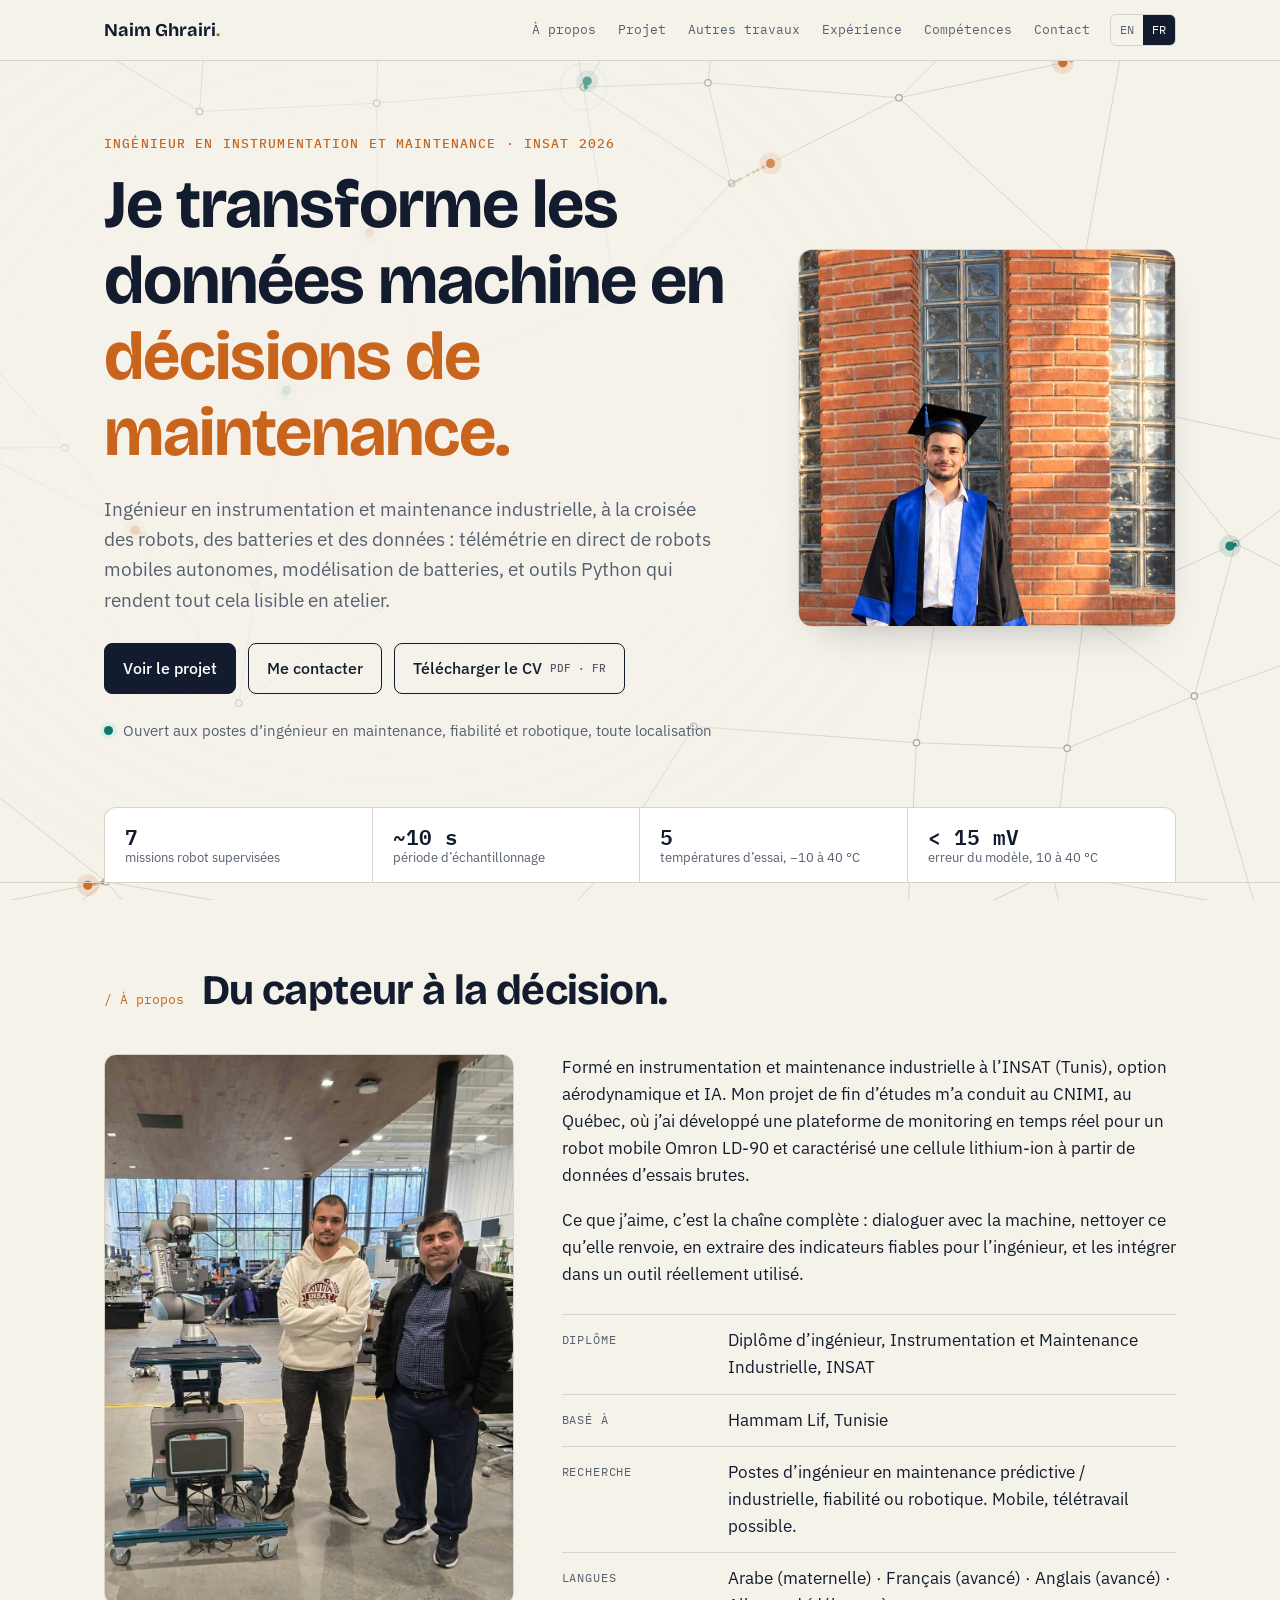
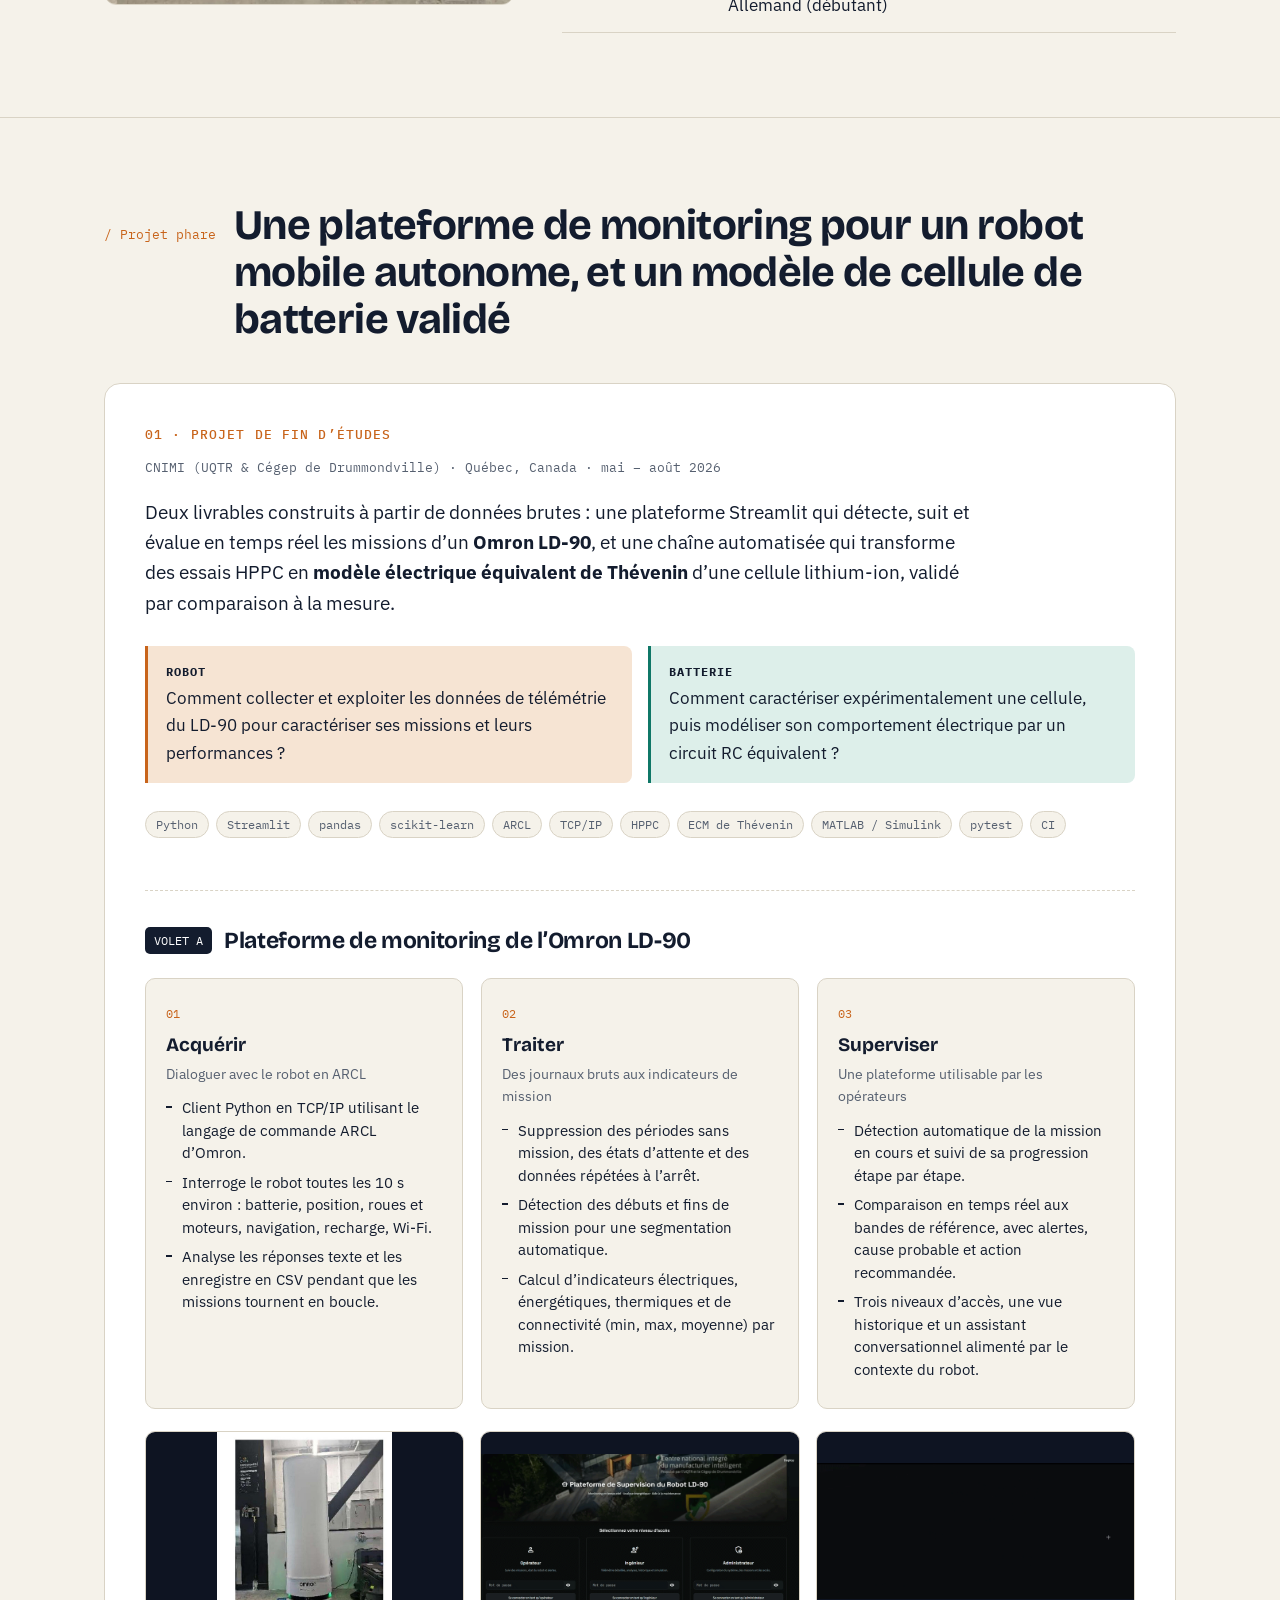
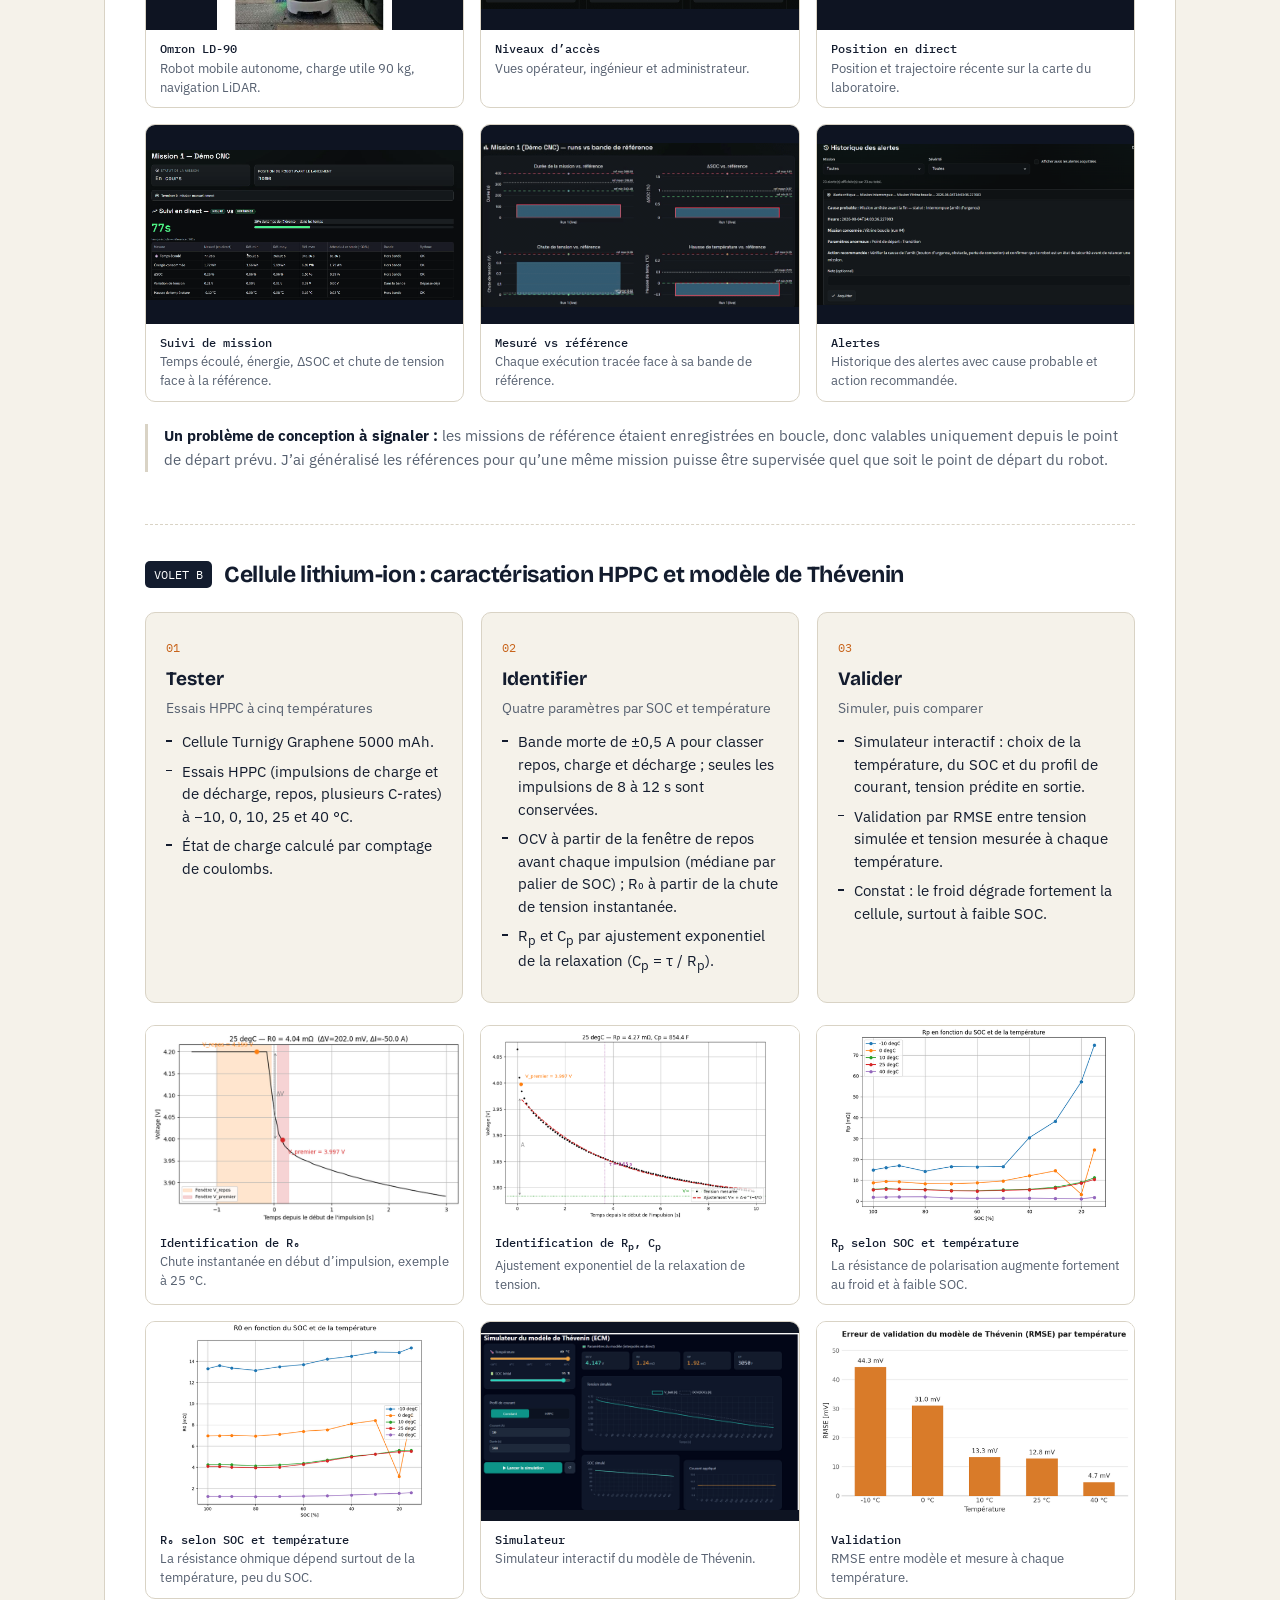
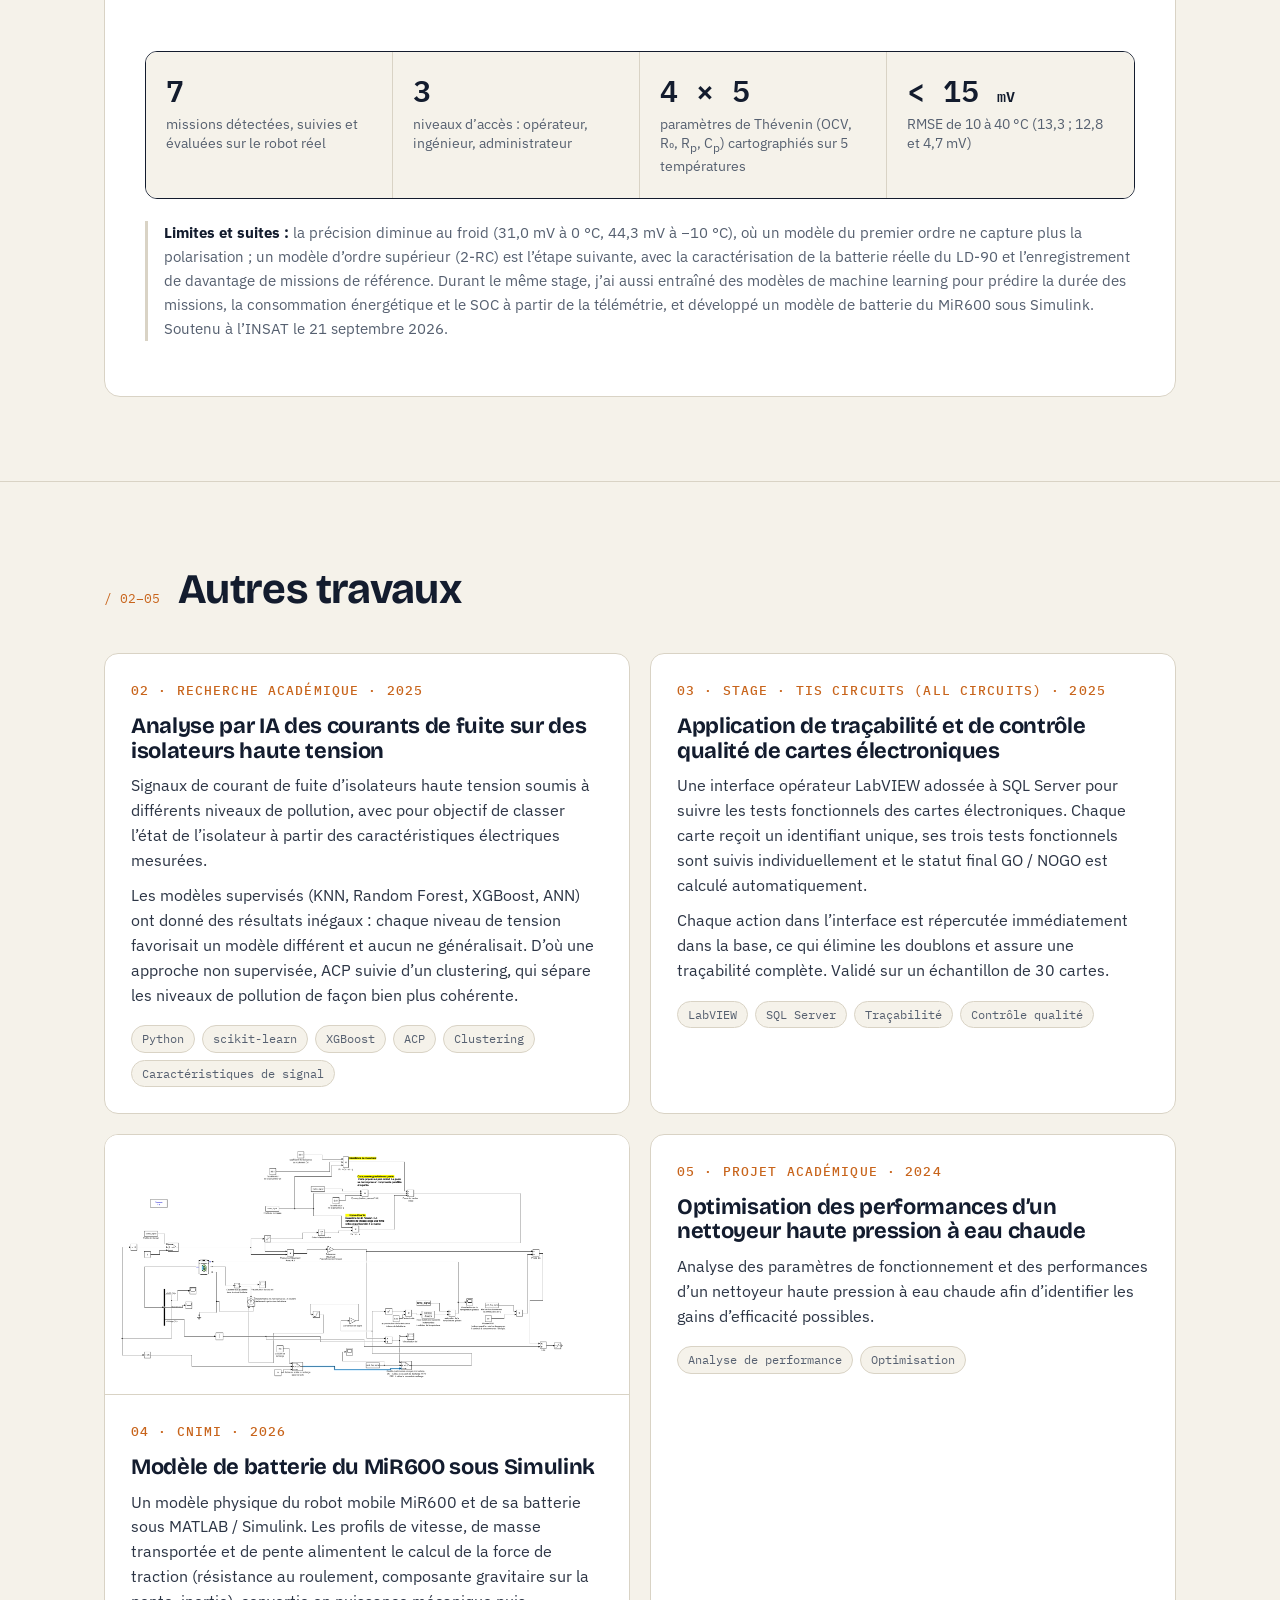
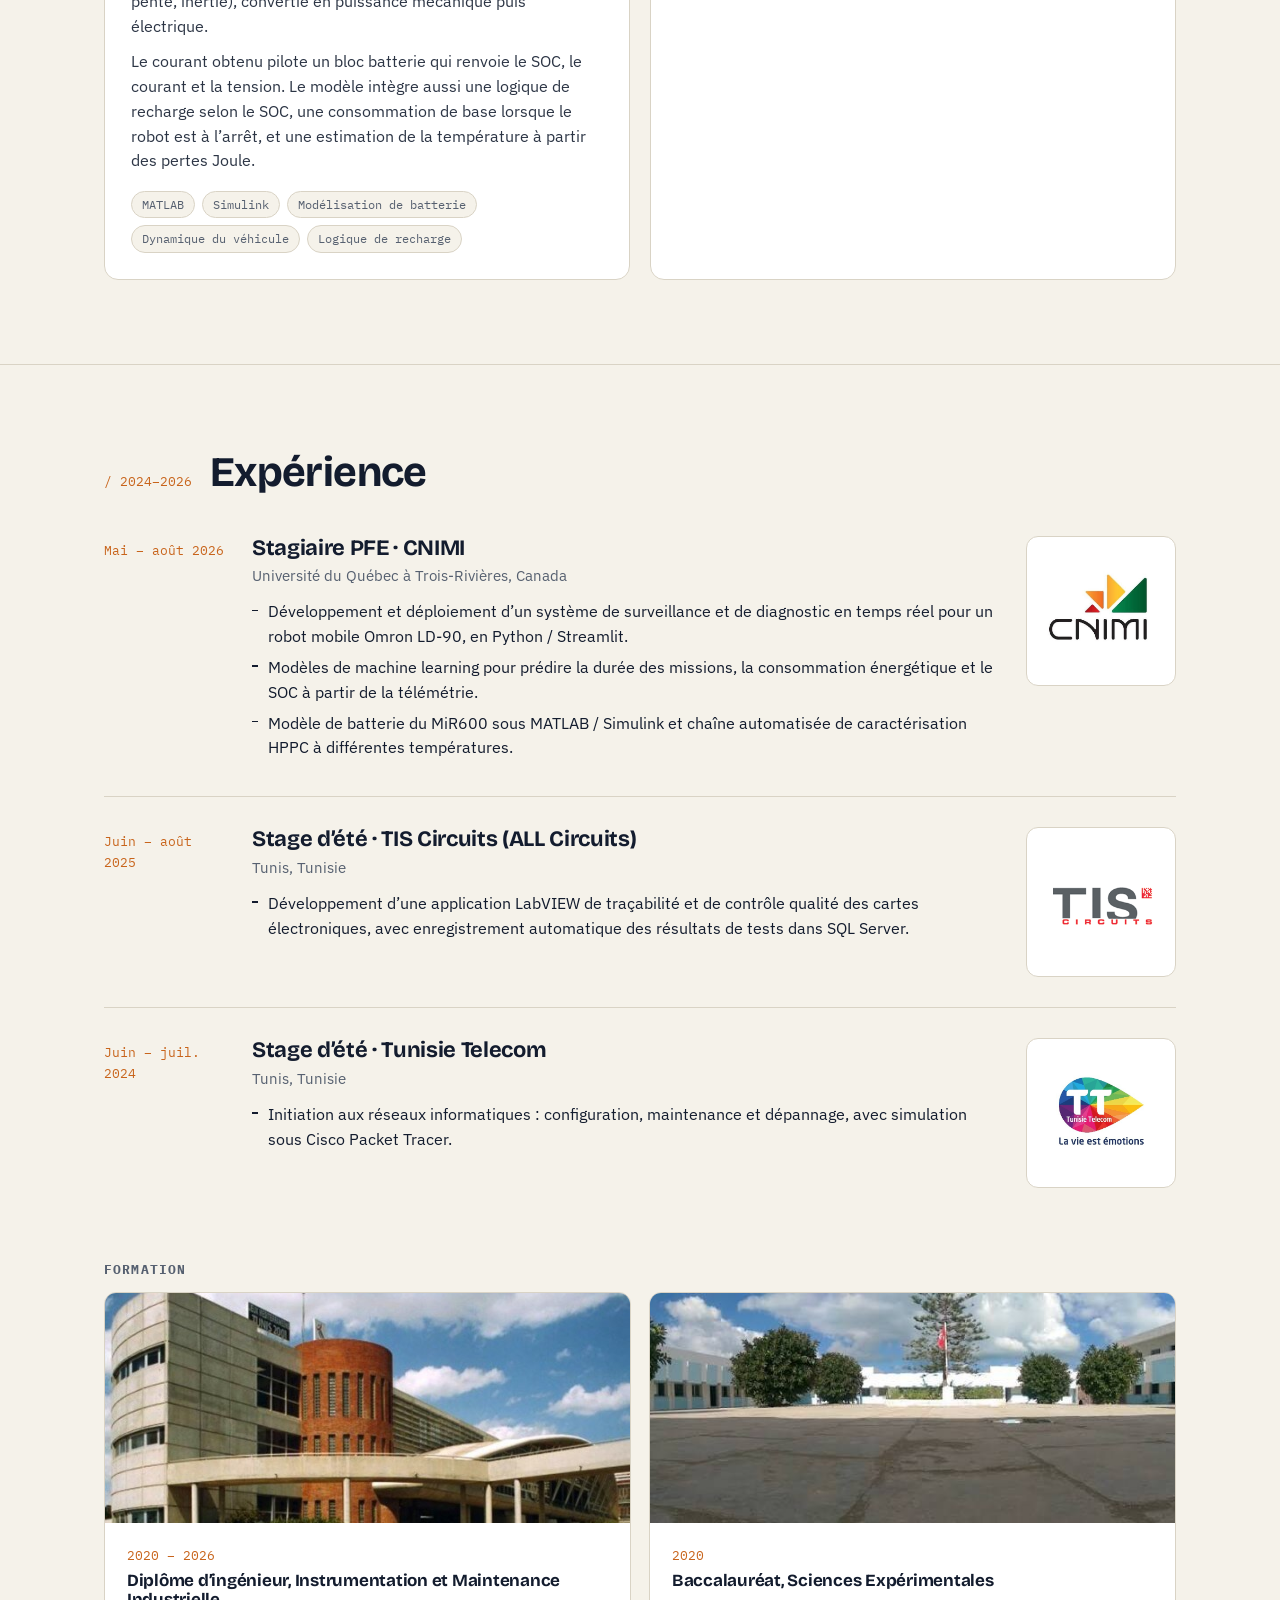
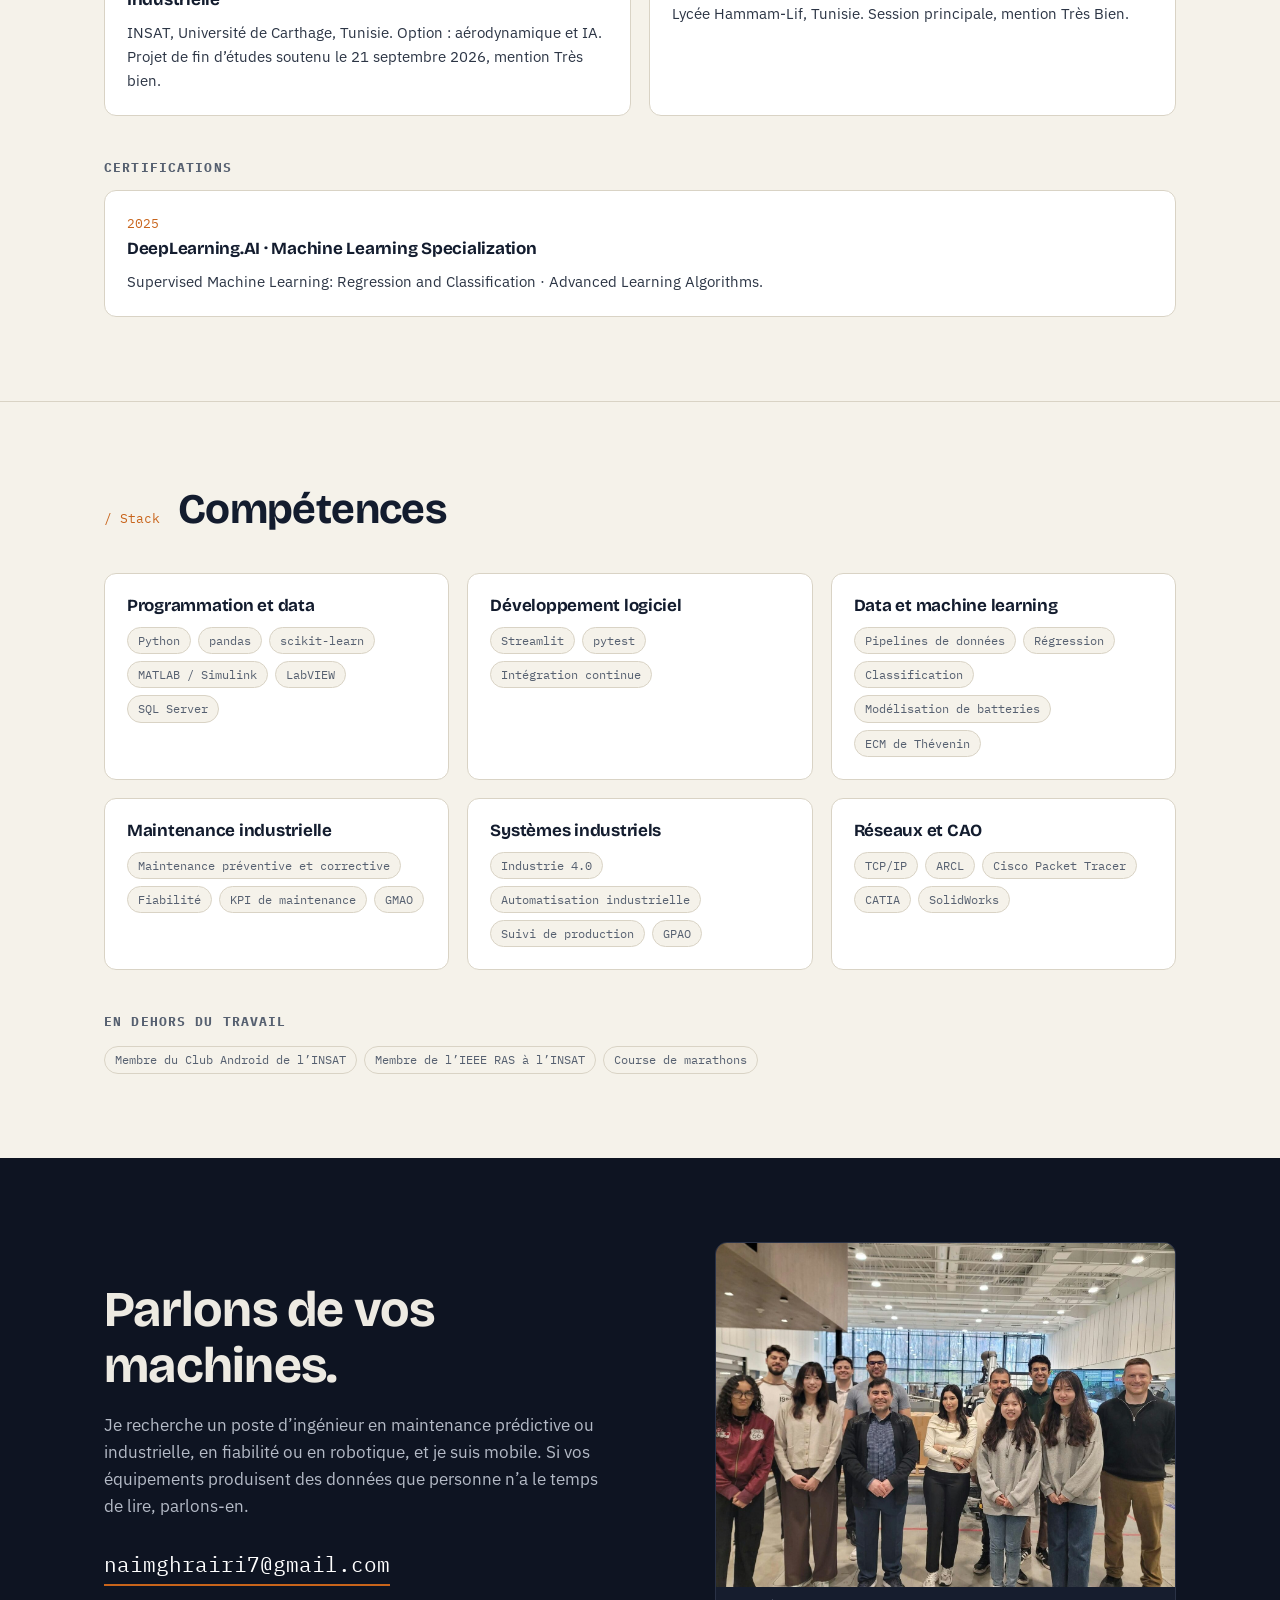
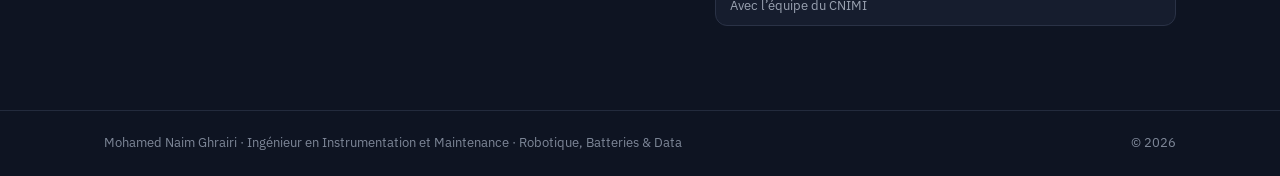
==== commit 51f455b0: "Add files via upload" ====
--- a/fr.html
+++ b/fr.html
@@ -85,7 +85,7 @@
 <!-- ============ OTHER WORK ============ -->
 <section id="work"><div class="wrap">
   <div class="sec-head"><span class="num">/ 02–05</span><h2>Autres travaux</h2></div>
-  <div class="cards"><article class="card"><div class="body"><span class="eyebrow">02 · Recherche académique · 2025</span><h3>Analyse par IA des courants de fuite sur des isolateurs haute tension</h3><p>Signaux de courant de fuite d’isolateurs haute tension soumis à différents niveaux de pollution, avec pour objectif de classer l’état de l’isolateur à partir des caractéristiques électriques mesurées.</p><p>Les modèles supervisés (KNN, Random Forest, XGBoost, ANN) ont donné des résultats inégaux : chaque niveau de tension favorisait un modèle différent et aucun ne généralisait. D’où une approche non supervisée, ACP suivie d’un clustering, qui sépare les niveaux de pollution de façon bien plus cohérente.</p><ul class="tags"><li class="tag">Python</li><li class="tag">scikit-learn</li><li class="tag">XGBoost</li><li class="tag">ACP</li><li class="tag">Clustering</li><li class="tag">Caractéristiques de signal</li></ul></div></article><article class="card"><a class="shot" href="img/tis-flow.png" target="_blank" rel="noopener"><img src="img/tis-flow.png" alt="Synthèse de l’application de suivi des tests fonctionnels : contexte, objectif et déroulement" loading="lazy"></a><div class="body"><span class="eyebrow">03 · Stage · TIS Circuits (ALL Circuits) · 2025</span><h3>Application de traçabilité et de contrôle qualité de cartes électroniques</h3><p>Une interface opérateur LabVIEW adossée à SQL Server pour suivre les tests fonctionnels des cartes électroniques. Chaque carte reçoit un identifiant unique, ses trois tests fonctionnels sont suivis individuellement et le statut final GO / NOGO est calculé automatiquement.</p><p>Chaque action dans l’interface est répercutée immédiatement dans la base, ce qui élimine les doublons et assure une traçabilité complète. Validé sur un échantillon de 30 cartes.</p><ul class="tags"><li class="tag">LabVIEW</li><li class="tag">SQL Server</li><li class="tag">Traçabilité</li><li class="tag">Contrôle qualité</li></ul></div></article><article class="card"><div class="body"><span class="eyebrow">04 · CNIMI · 2026</span><h3>Modèle de batterie du MiR600 sous Simulink</h3><p>Un modèle physique de batterie pour le robot mobile MiR600 sous MATLAB / Simulink, couplant la dynamique du véhicule au comportement de la batterie, y compris pendant les phases de recharge.</p><ul class="tags"><li class="tag">MATLAB</li><li class="tag">Simulink</li><li class="tag">Modélisation de batterie</li><li class="tag">Dynamique du véhicule</li></ul></div></article><article class="card"><div class="body"><span class="eyebrow">05 · Projet académique · 2024</span><h3>Optimisation des performances d’un nettoyeur haute pression à eau chaude</h3><p>Analyse des paramètres de fonctionnement et des performances d’un nettoyeur haute pression à eau chaude afin d’identifier les gains d’efficacité possibles.</p><ul class="tags"><li class="tag">Analyse de performance</li><li class="tag">Optimisation</li></ul></div></article></div>
+  <div class="cards"><article class="card"><div class="body"><span class="eyebrow">02 · Recherche académique · 2025</span><h3>Analyse par IA des courants de fuite sur des isolateurs haute tension</h3><p>Signaux de courant de fuite d’isolateurs haute tension soumis à différents niveaux de pollution, avec pour objectif de classer l’état de l’isolateur à partir des caractéristiques électriques mesurées.</p><p>Les modèles supervisés (KNN, Random Forest, XGBoost, ANN) ont donné des résultats inégaux : chaque niveau de tension favorisait un modèle différent et aucun ne généralisait. D’où une approche non supervisée, ACP suivie d’un clustering, qui sépare les niveaux de pollution de façon bien plus cohérente.</p><ul class="tags"><li class="tag">Python</li><li class="tag">scikit-learn</li><li class="tag">XGBoost</li><li class="tag">ACP</li><li class="tag">Clustering</li><li class="tag">Caractéristiques de signal</li></ul></div></article><article class="card"><div class="body"><span class="eyebrow">03 · Stage · TIS Circuits (ALL Circuits) · 2025</span><h3>Application de traçabilité et de contrôle qualité de cartes électroniques</h3><p>Une interface opérateur LabVIEW adossée à SQL Server pour suivre les tests fonctionnels des cartes électroniques. Chaque carte reçoit un identifiant unique, ses trois tests fonctionnels sont suivis individuellement et le statut final GO / NOGO est calculé automatiquement.</p><p>Chaque action dans l’interface est répercutée immédiatement dans la base, ce qui élimine les doublons et assure une traçabilité complète. Validé sur un échantillon de 30 cartes.</p><ul class="tags"><li class="tag">LabVIEW</li><li class="tag">SQL Server</li><li class="tag">Traçabilité</li><li class="tag">Contrôle qualité</li></ul></div></article><article class="card"><a class="shot contain" href="img/mir600-simulink.png" target="_blank" rel="noopener"><img src="img/mir600-simulink.png" alt="Schéma-bloc Simulink du modèle MiR600 : force de traction, conversion de puissance, bloc batterie et logique de recharge" loading="lazy"></a><div class="body"><span class="eyebrow">04 · CNIMI · 2026</span><h3>Modèle de batterie du MiR600 sous Simulink</h3><p>Un modèle physique du robot mobile MiR600 et de sa batterie sous MATLAB / Simulink. Les profils de vitesse, de masse transportée et de pente alimentent le calcul de la force de traction (résistance au roulement, composante gravitaire sur la pente, inertie), convertie en puissance mécanique puis électrique.</p><p>Le courant obtenu pilote un bloc batterie qui renvoie le SOC, le courant et la tension. Le modèle intègre aussi une logique de recharge selon le SOC, une consommation de base lorsque le robot est à l’arrêt, et une estimation de la température à partir des pertes Joule.</p><ul class="tags"><li class="tag">MATLAB</li><li class="tag">Simulink</li><li class="tag">Modélisation de batterie</li><li class="tag">Dynamique du véhicule</li><li class="tag">Logique de recharge</li></ul></div></article><article class="card"><div class="body"><span class="eyebrow">05 · Projet académique · 2024</span><h3>Optimisation des performances d’un nettoyeur haute pression à eau chaude</h3><p>Analyse des paramètres de fonctionnement et des performances d’un nettoyeur haute pression à eau chaude afin d’identifier les gains d’efficacité possibles.</p><ul class="tags"><li class="tag">Analyse de performance</li><li class="tag">Optimisation</li></ul></div></article></div>
 </div></section>
 
 <!-- ============ EXPERIENCE + EDUCATION ============ -->
--- a/style.css
+++ b/style.css
@@ -34,10 +34,8 @@
 .lang a[aria-current]{background:var(--ink);color:#fff}
 
 /* hero */
-.hero{border-bottom:1px solid var(--line);
-  background-image:linear-gradient(var(--line) 1px,transparent 1px),linear-gradient(90deg,var(--line) 1px,transparent 1px);
-  background-size:32px 32px;background-position:-1px -1px;position:relative}
-.hero::before{content:"";position:absolute;inset:0;background:radial-gradient(ellipse at 28% 42%,rgba(245,242,234,.9) 28%,rgba(245,242,234,.1) 100%)}
+.hero{border-bottom:1px solid var(--line);position:relative}
+.hero::before{content:"";position:absolute;inset:0;background:radial-gradient(ellipse 46% 60% at 30% 45%,rgba(245,242,234,.86) 40%,rgba(245,242,234,0) 100%)}
 .hero .wrap{position:relative}
 .hero .wrap:first-child{display:grid;grid-template-columns:1.35fr .8fr;gap:56px;align-items:center;padding-top:72px;padding-bottom:64px}
 .hero h1{font-size:clamp(38px,5.6vw,68px);font-weight:700;margin-bottom:22px}
@@ -208,3 +206,4 @@
   .status i{animation:none}
   .card,.box,.fig{transition:none}
 }
+.card .shot.contain img{aspect-ratio:1780/880;object-fit:contain;padding:10px}
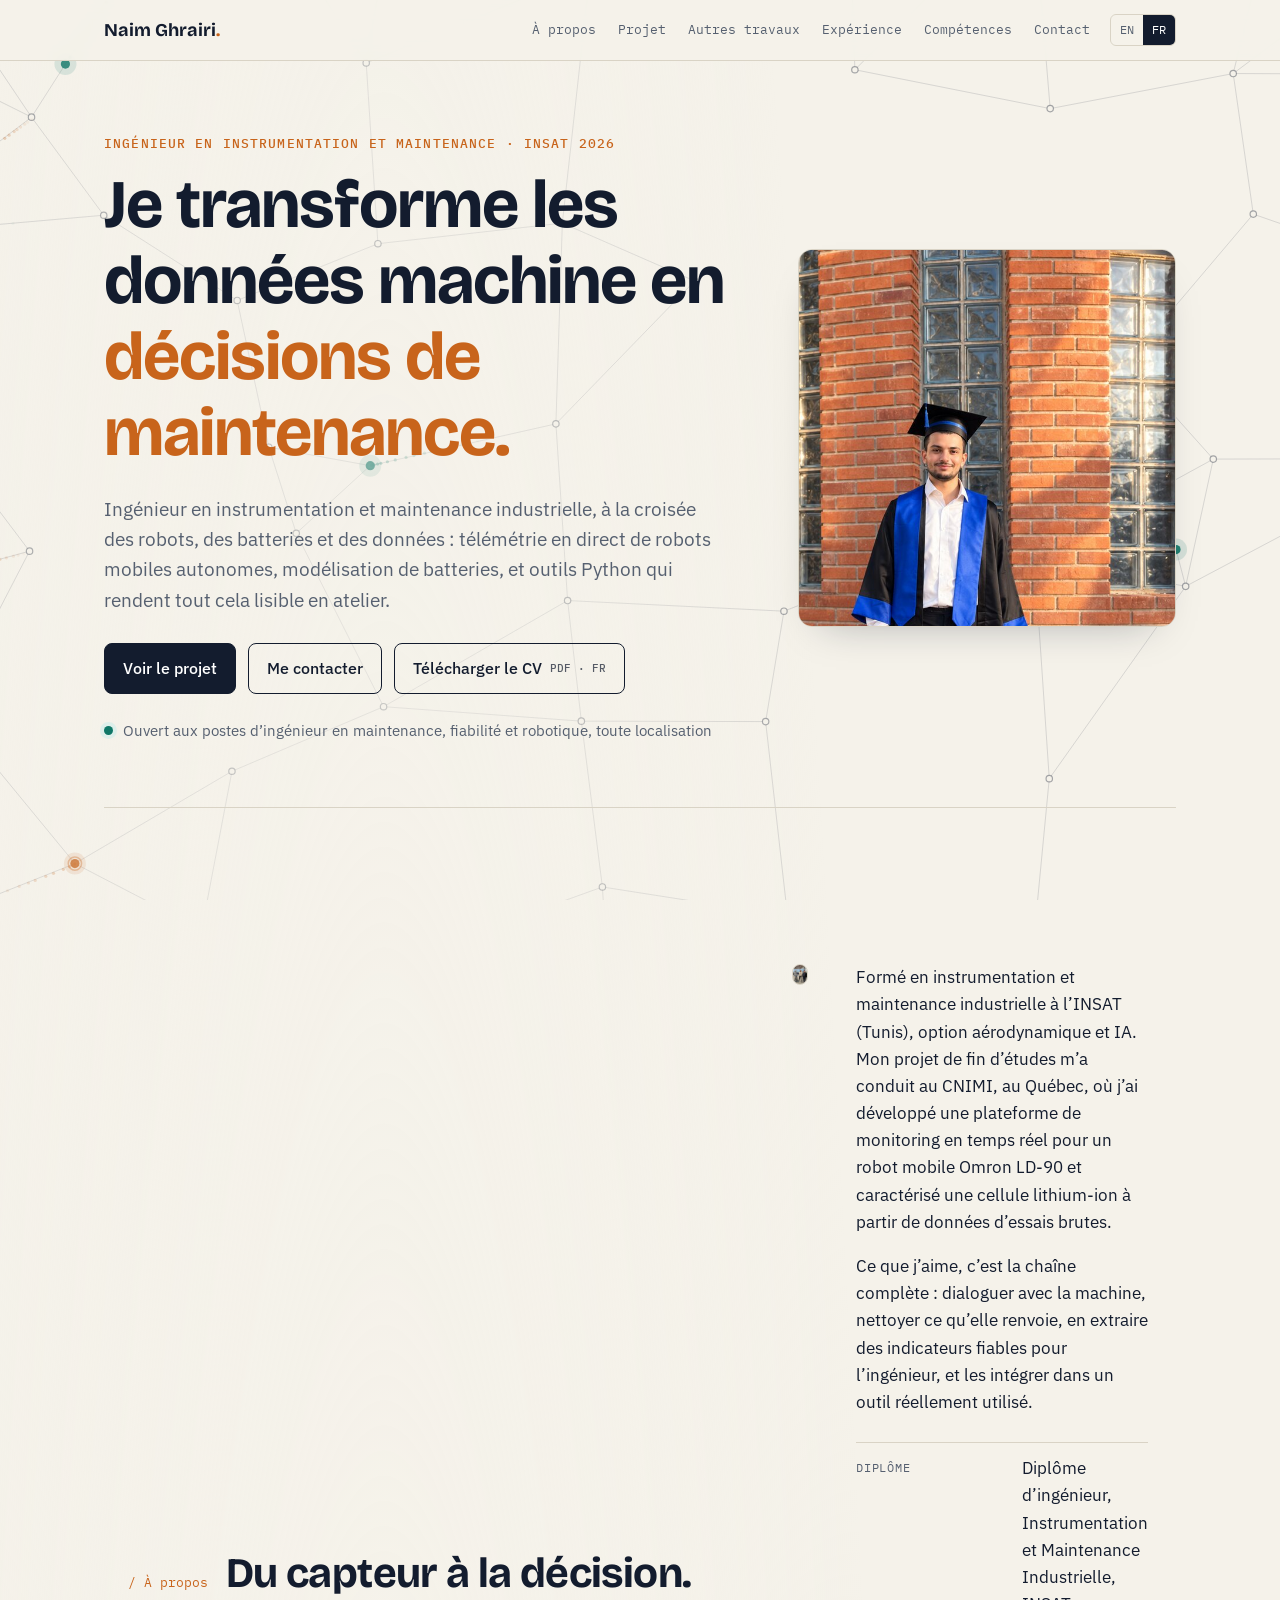
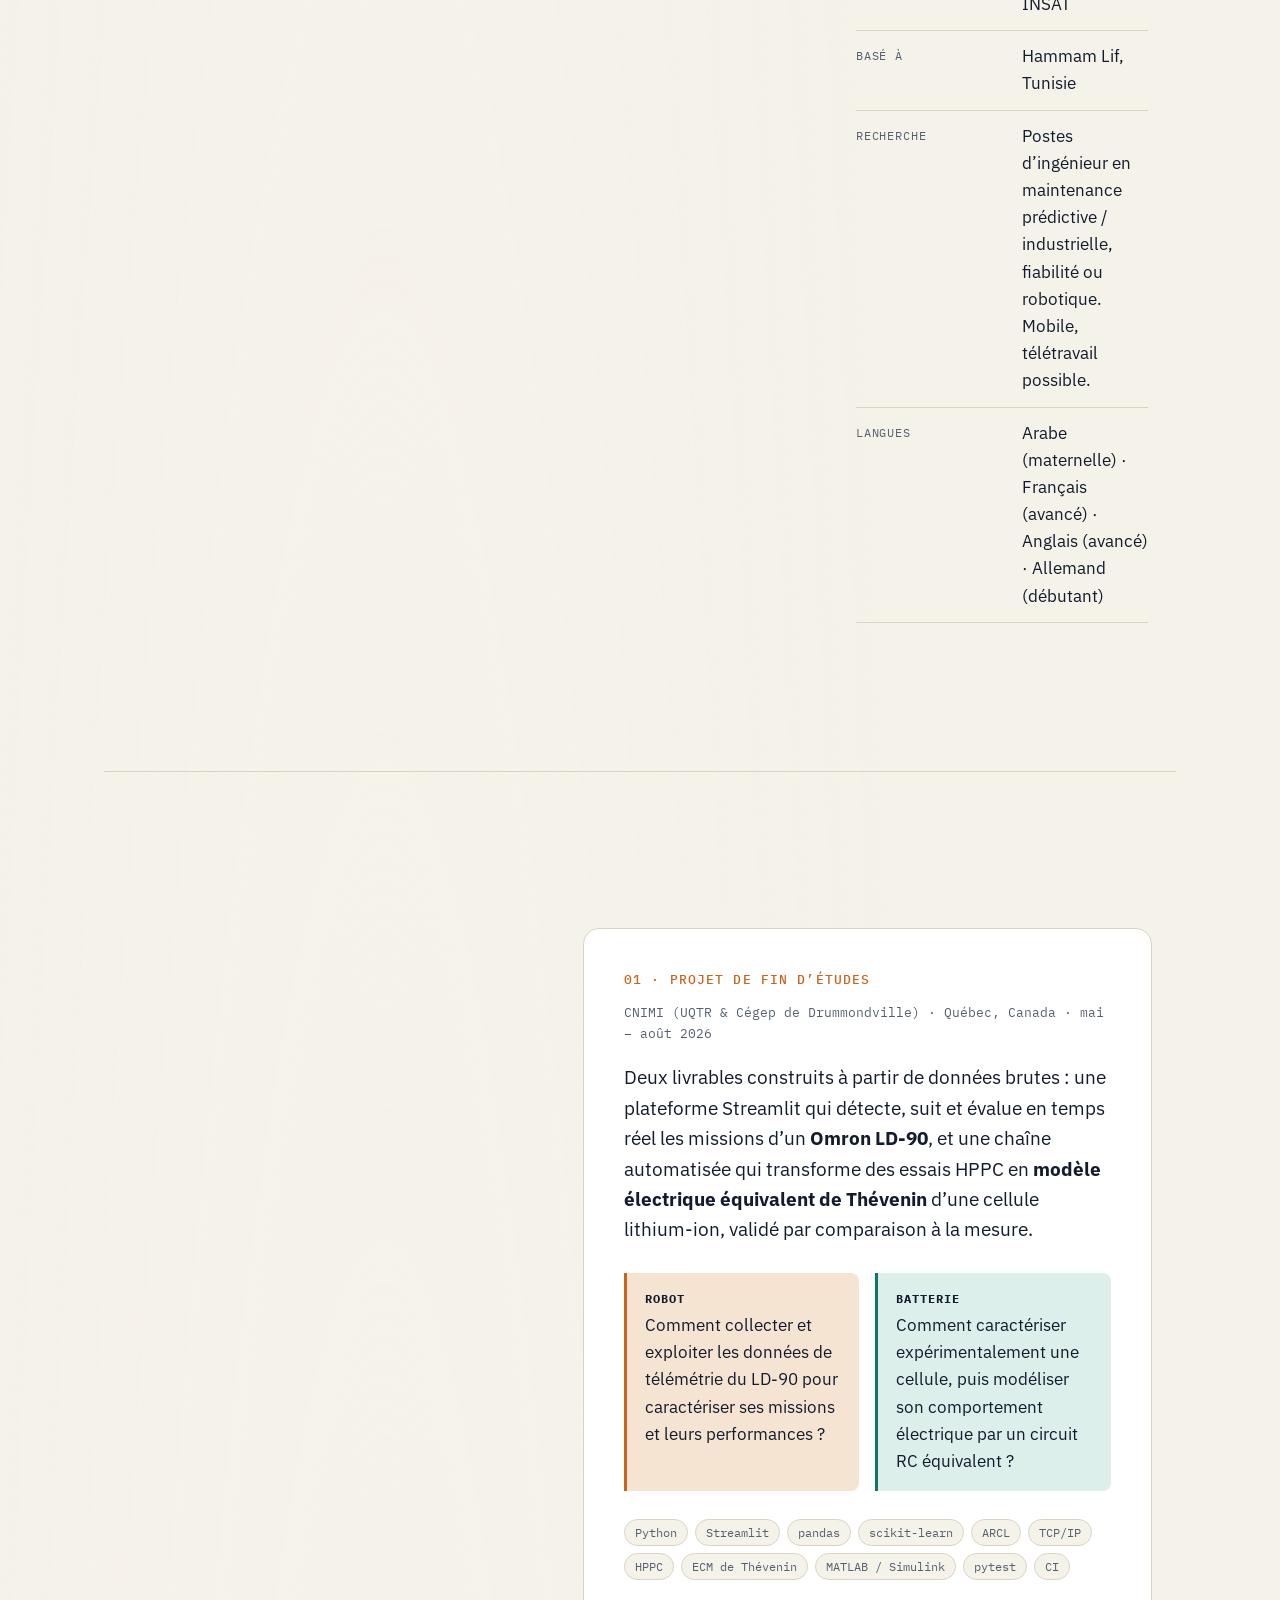
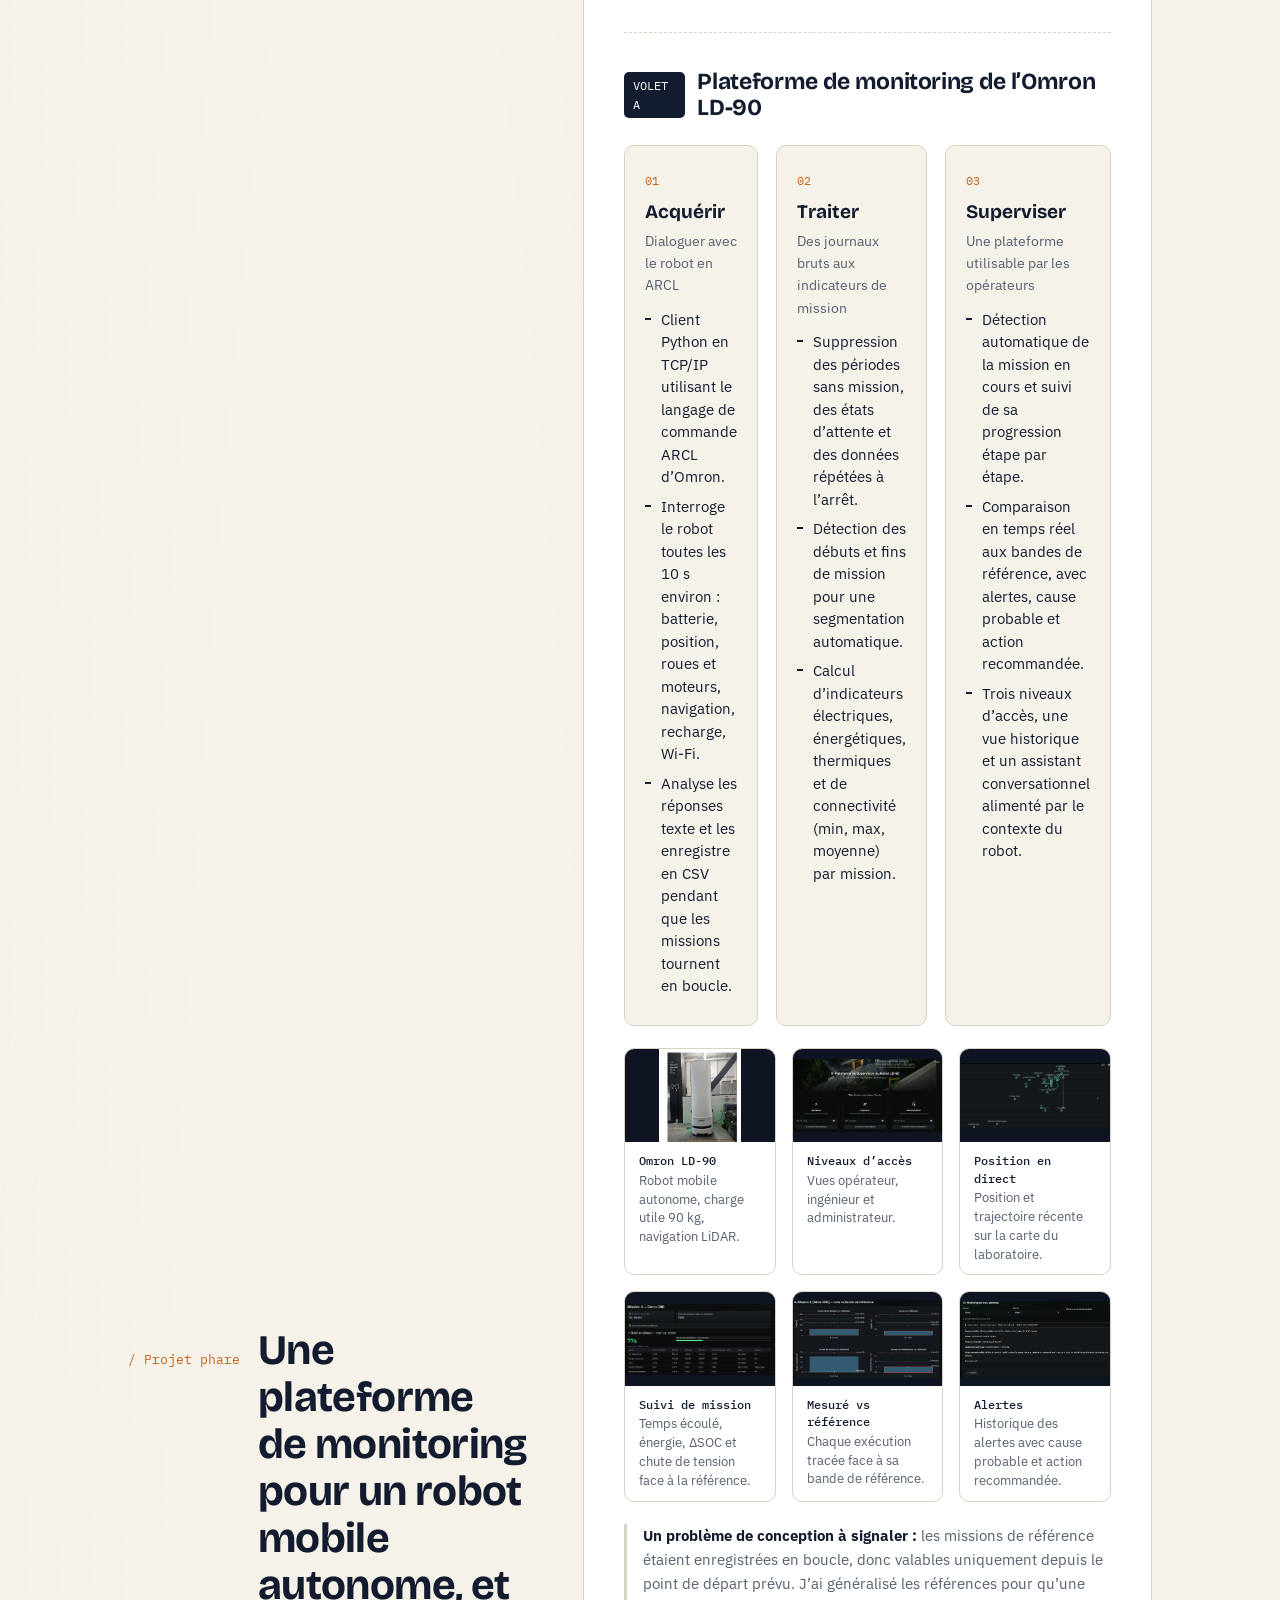
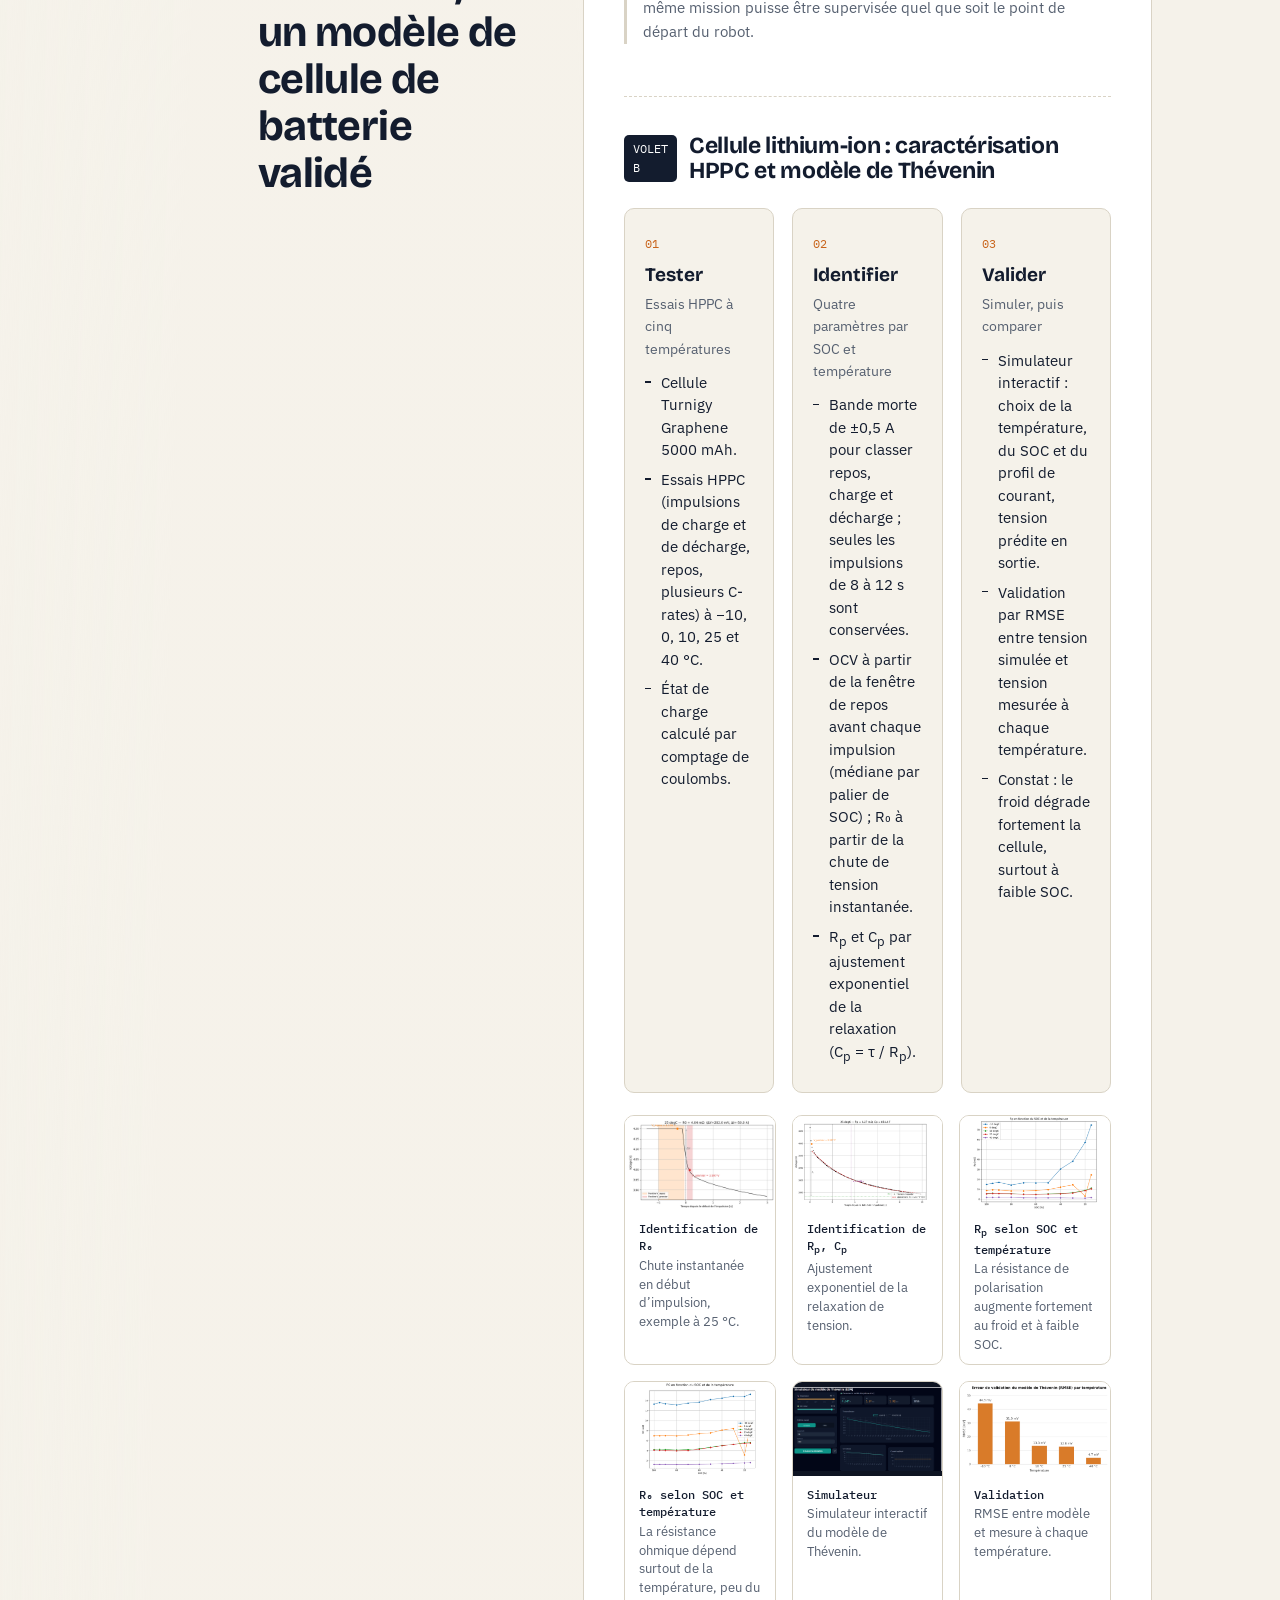
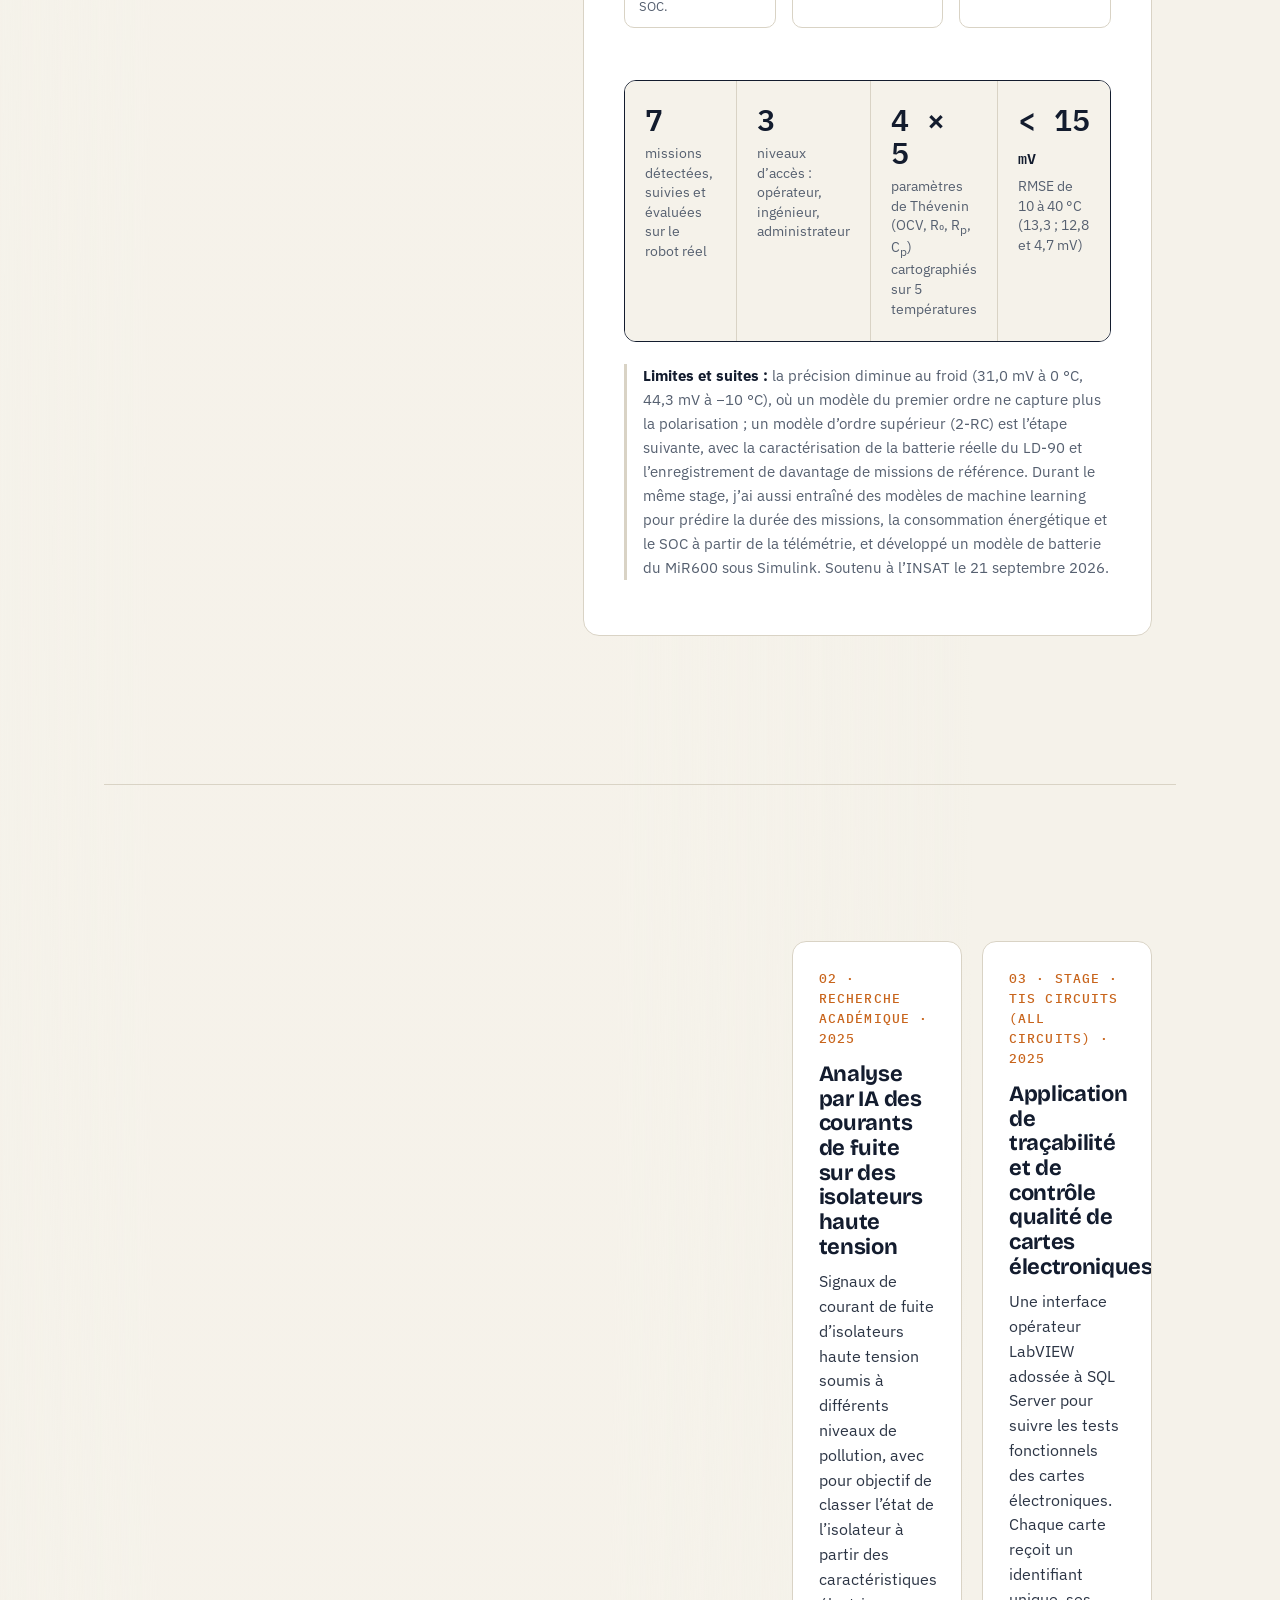
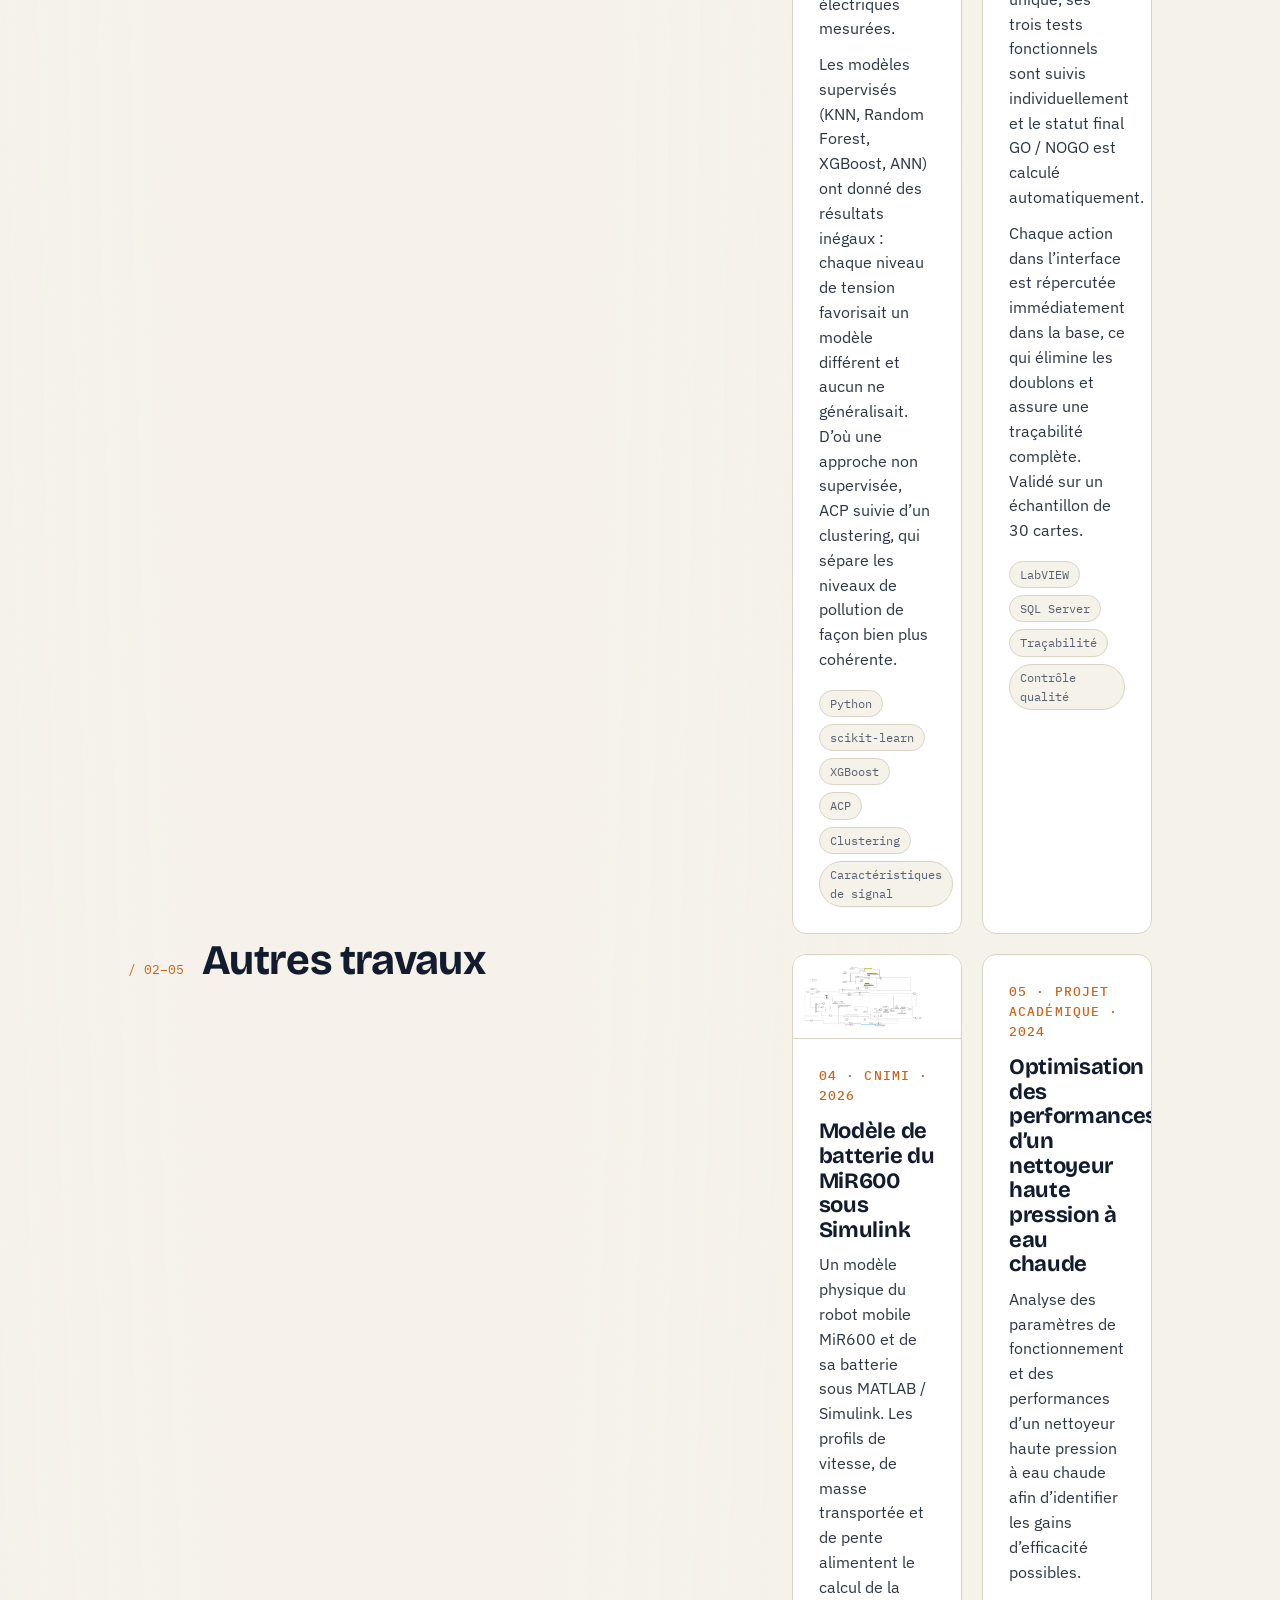
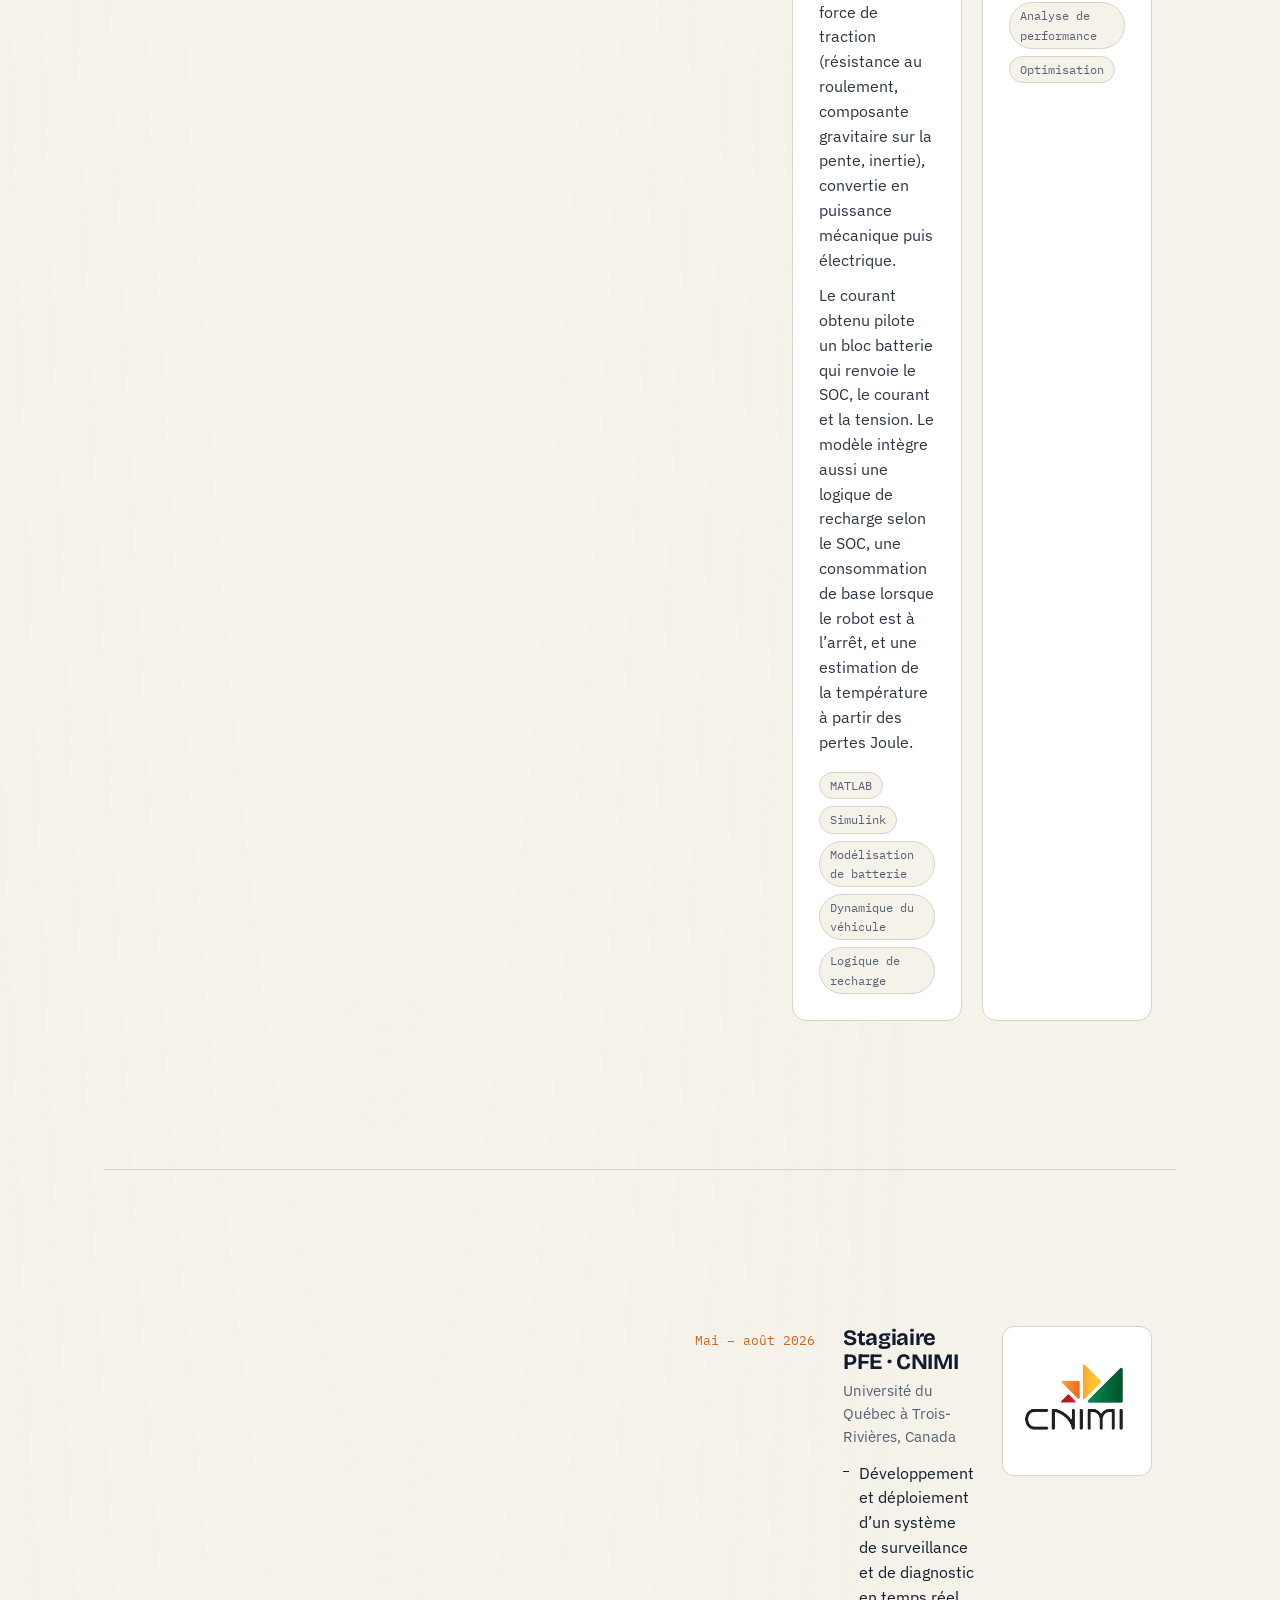
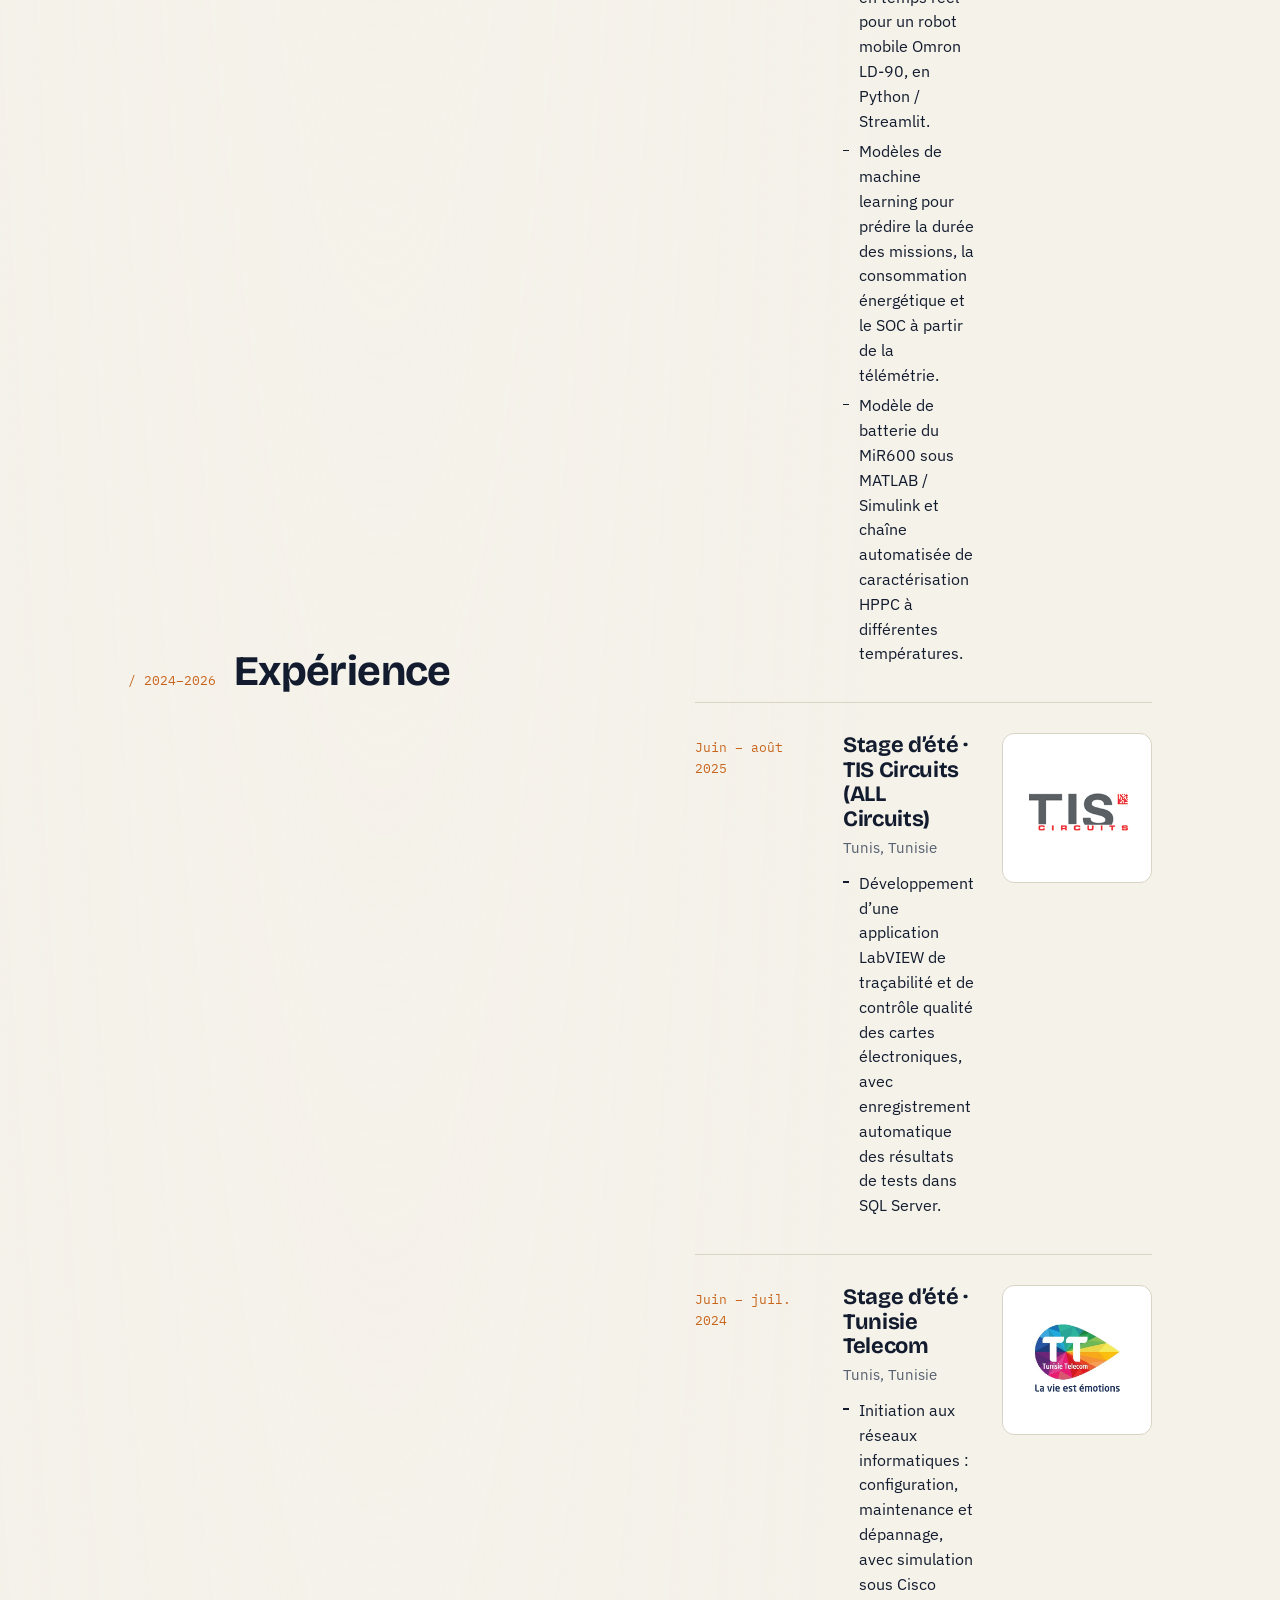
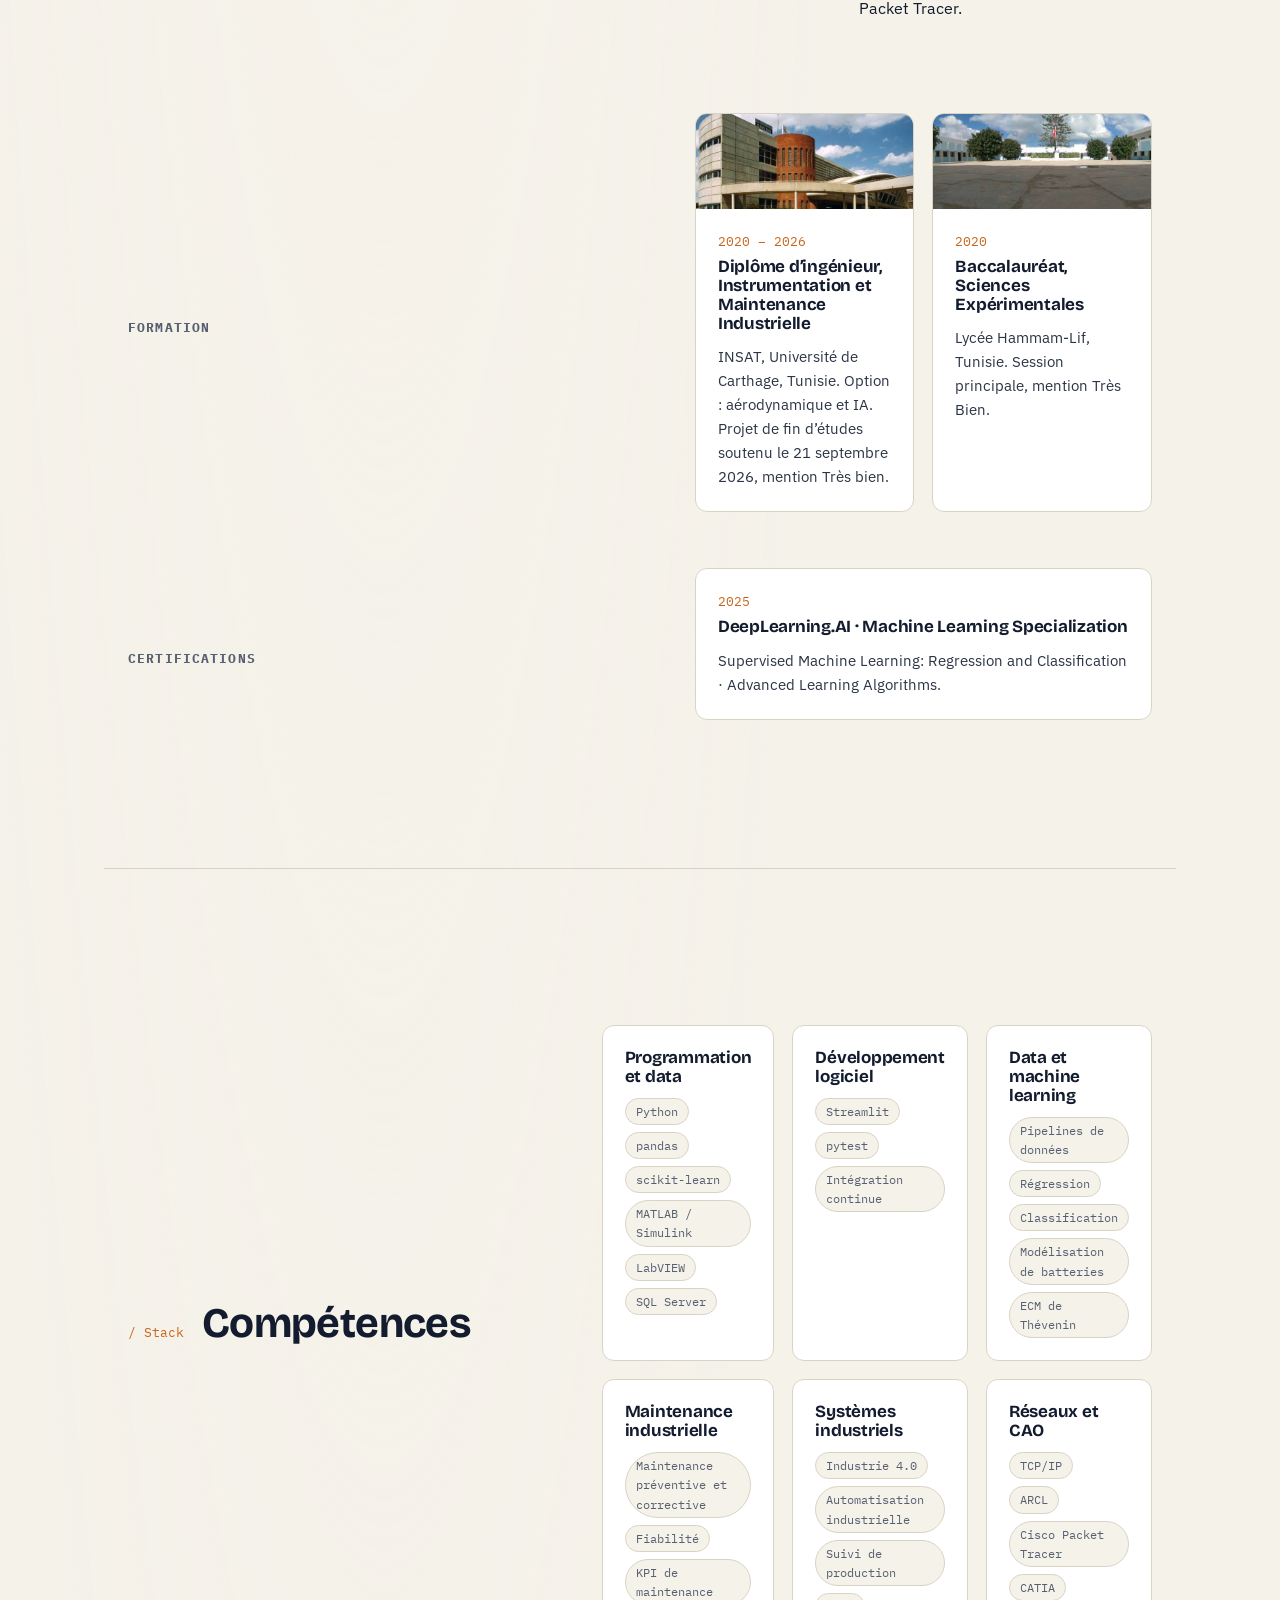
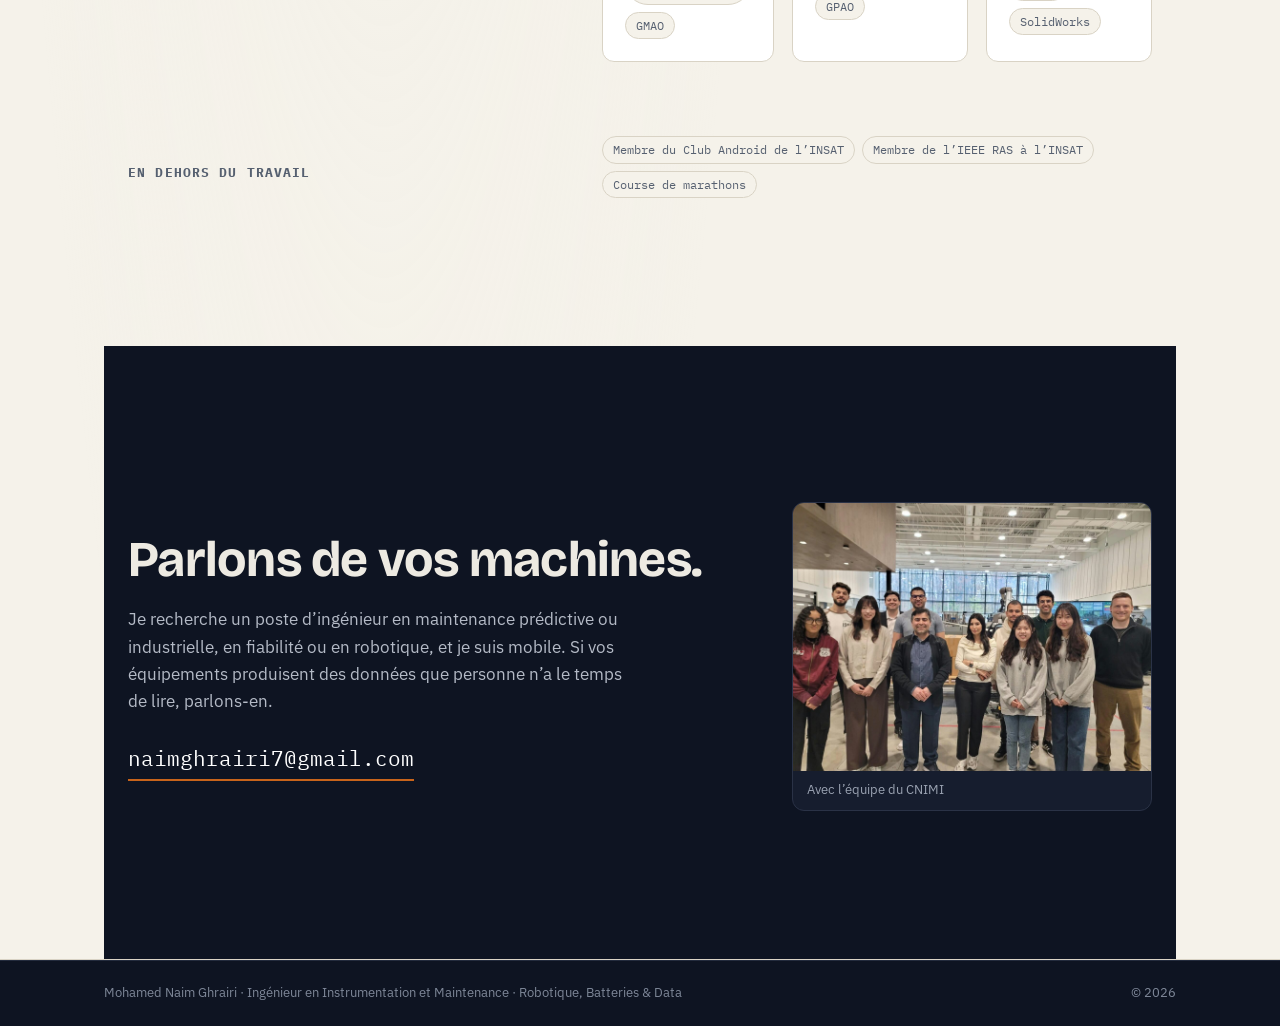
==== commit 2a17c54c: "Update fr.html" ====
--- a/fr.html
+++ b/fr.html
@@ -50,7 +50,7 @@
     <img src="img/portrait.jpg" alt="Naim Ghrairi en toge de diplômé" width="640" height="640">
   </div>
 </div>
-<div class="wrap"><div class="readout"><div><b>7</b><span>missions robot supervisées</span></div><div><b>~10 s</b><span>période d’échantillonnage</span></div><div><b>5</b><span>températures d’essai, −10 à 40 °C</span></div><div><b>&lt; 15 mV</b><span>erreur du modèle, 10 à 40 °C</span></div></div></div>
+   <div class="wrap"><div class="readout">
 </div>
 
 <!-- ============ ABOUT ============ -->
